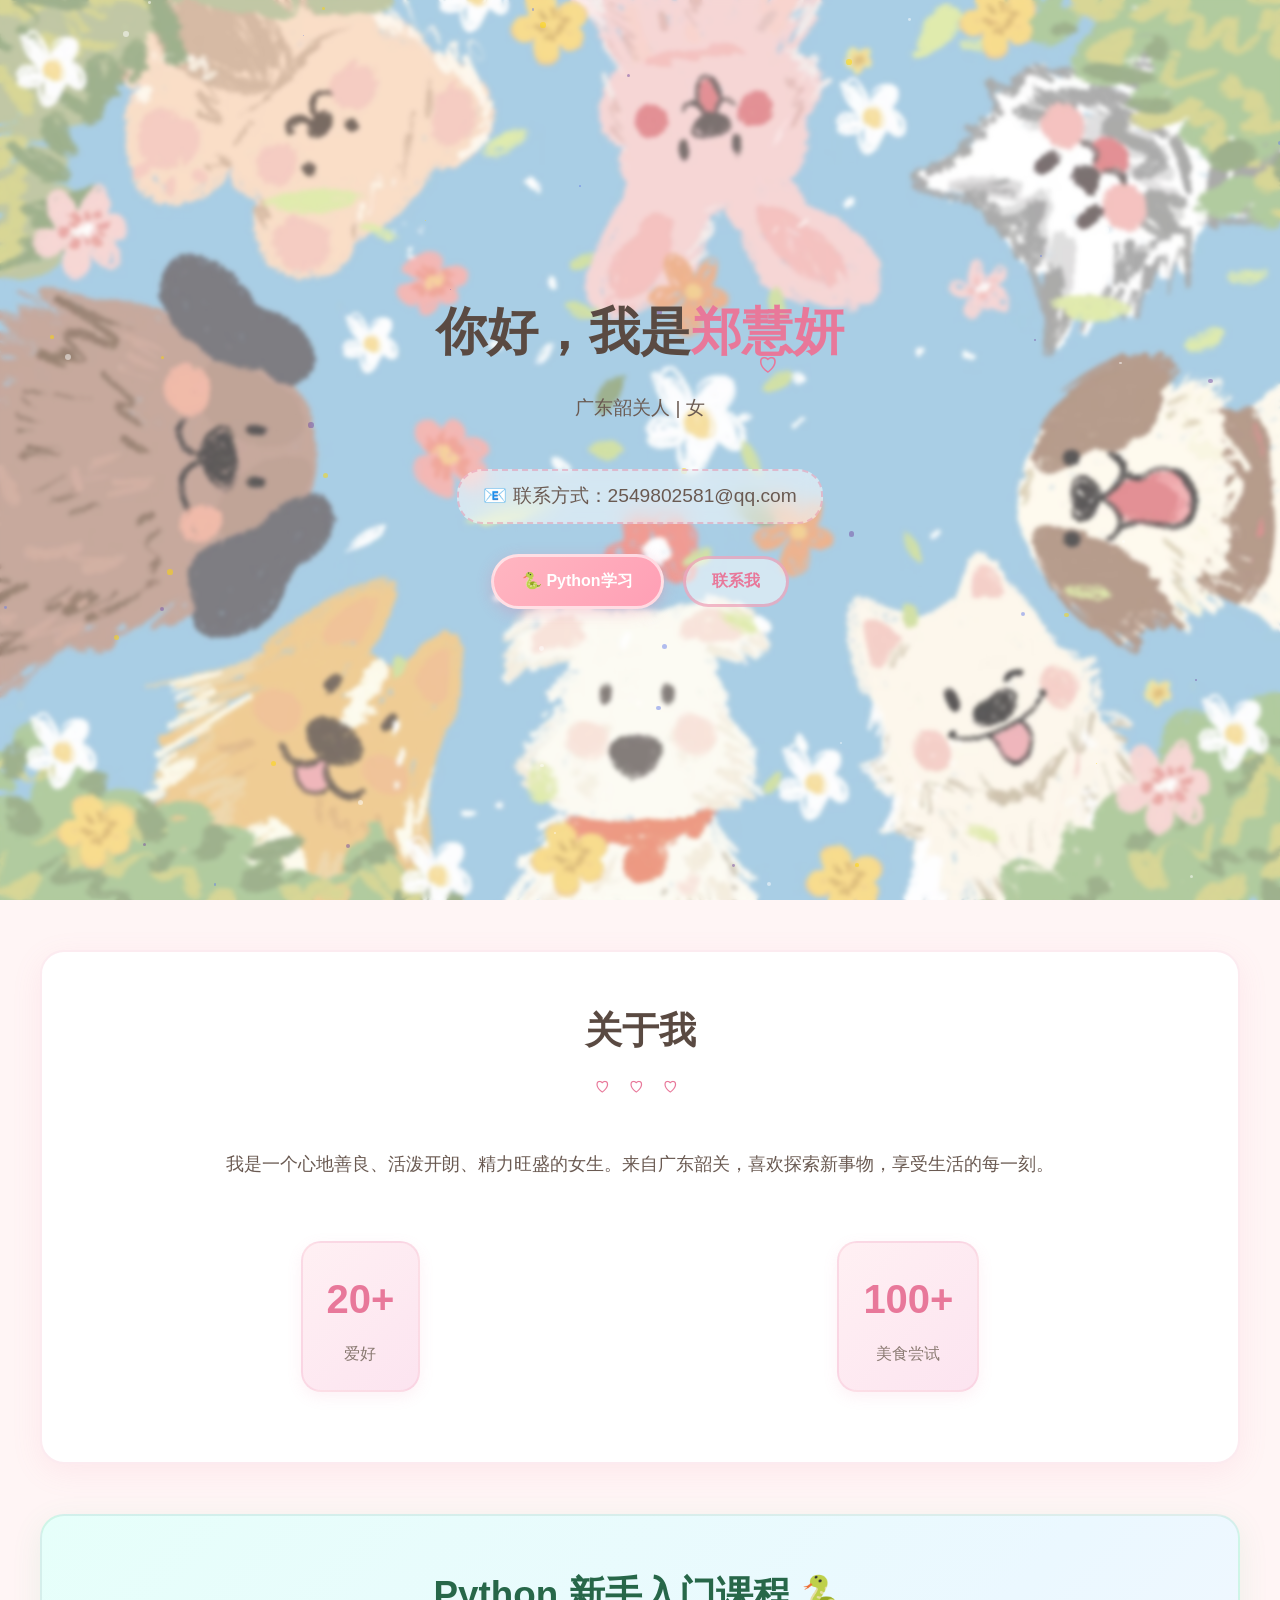
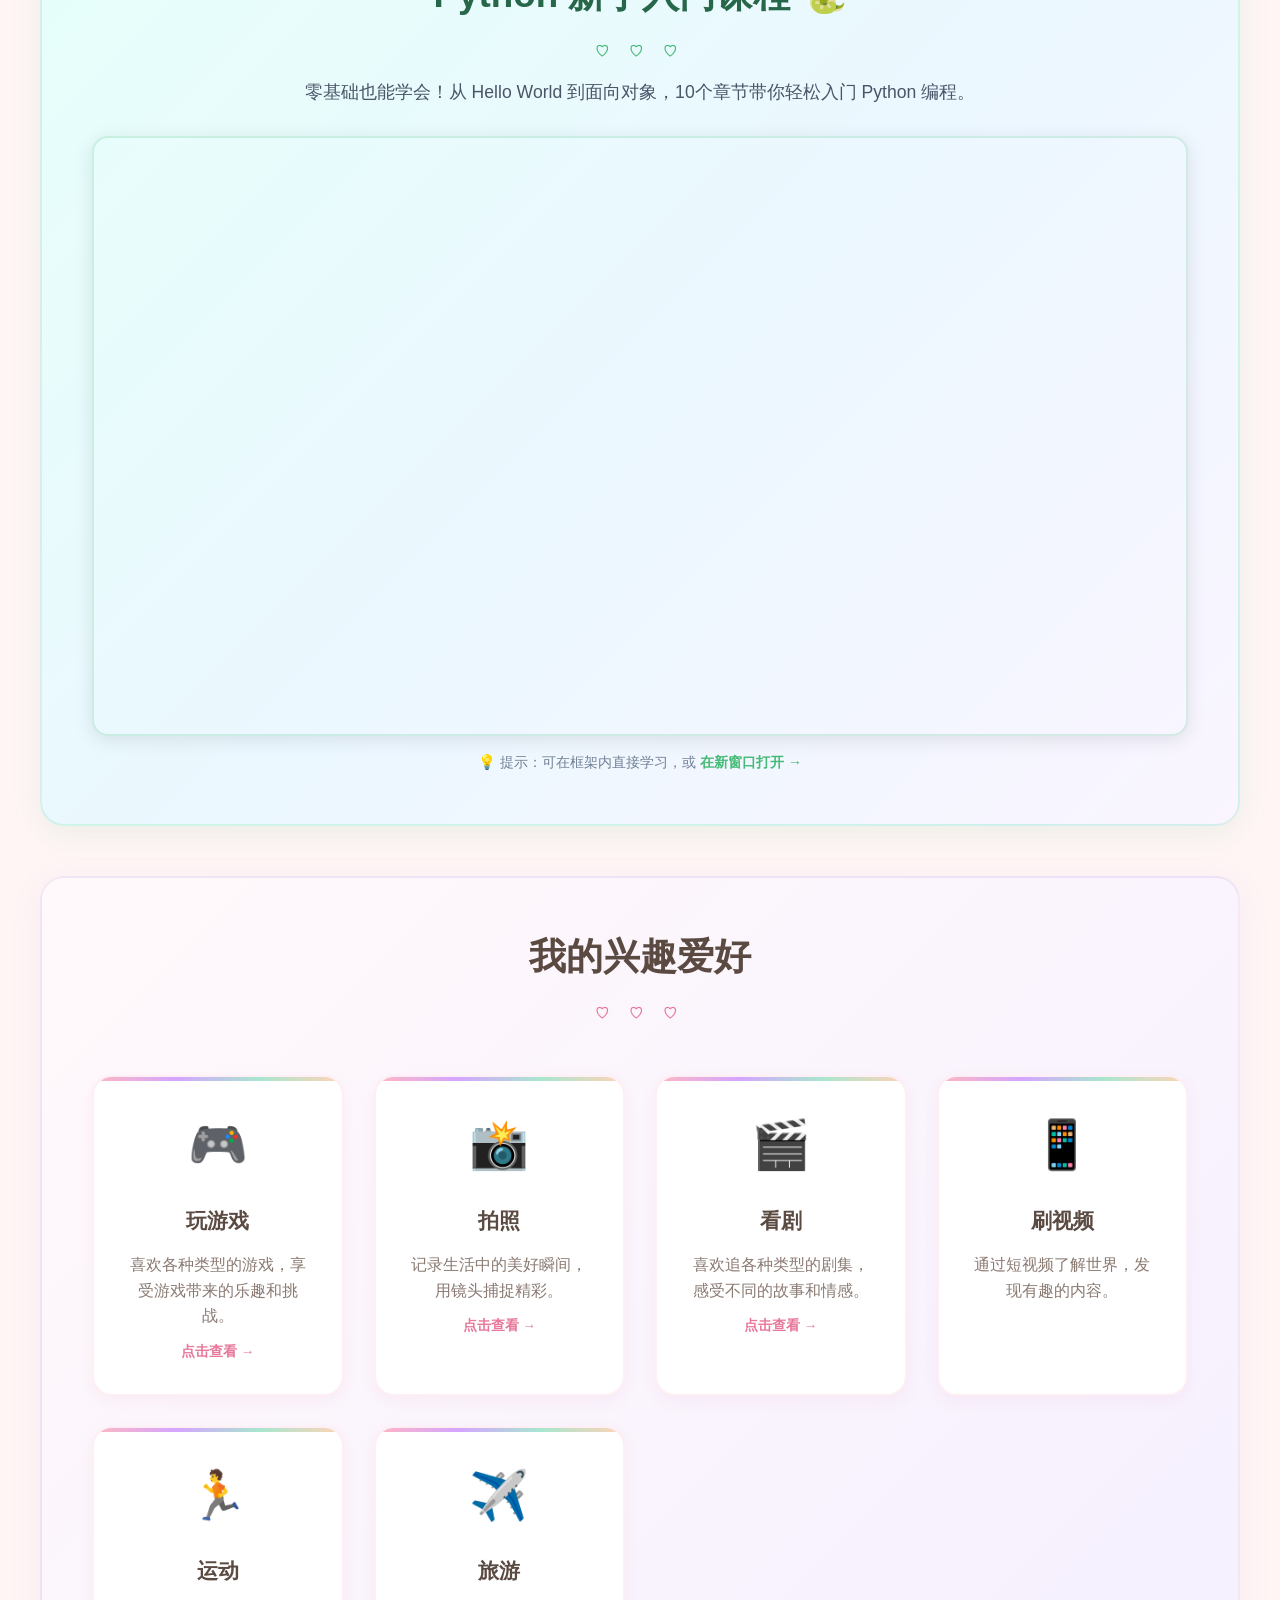
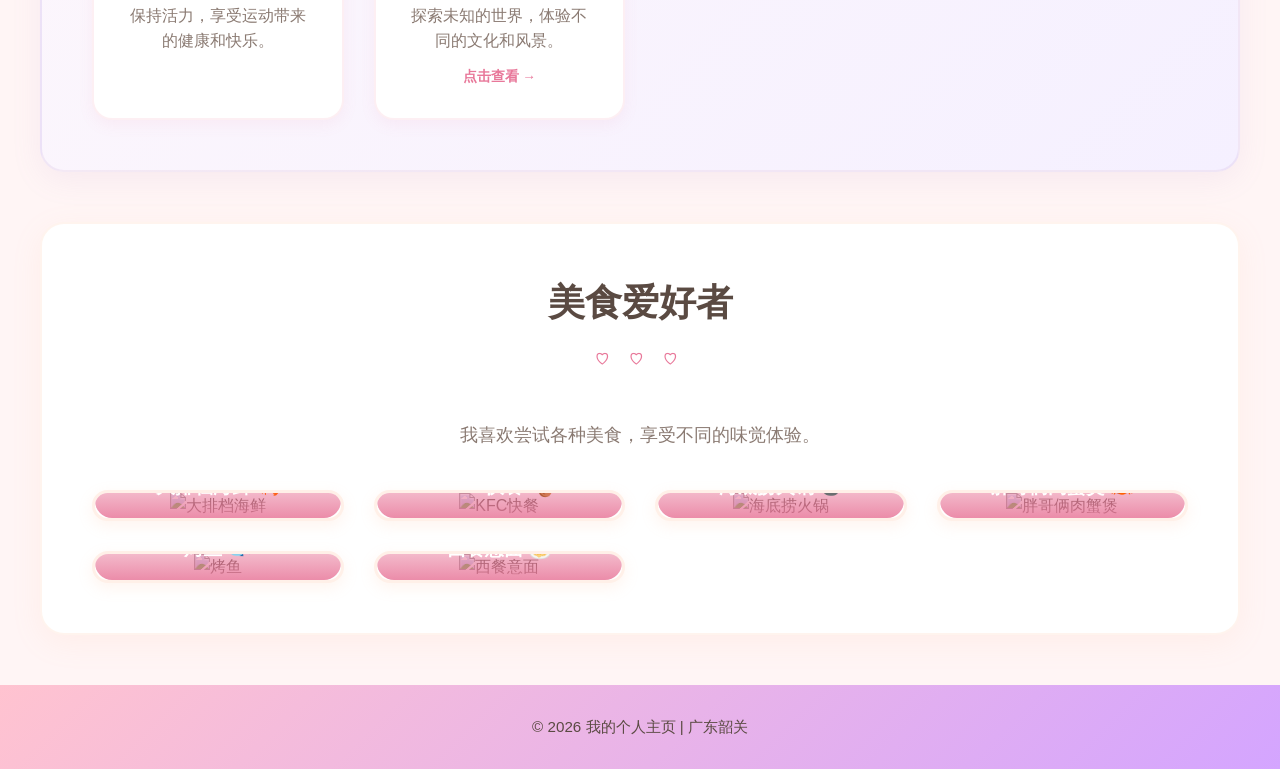
==== index.html @ 9e2579d0 "Python课程iframe改为指向学习页面(/learn)" ====
<!DOCTYPE html>
<html lang="zh-CN">
<head>
    <meta charset="UTF-8">
    <meta name="viewport" content="width=device-width, initial-scale=1.0">
    <title>我的个人主页</title>
    <link rel="stylesheet" href="style.css">
</head>
<body>
    <header class="hero-section">
        <div class="hero-content">
            <h1>你好，我是<span class="name">郑慧妍</span></h1>
            <p>广东韶关人 | 女</p>
            <p class="contact-info">📧 联系方式：2549802581@qq.com</p>
            <div class="hero-buttons">
                <button class="btn-primary" onclick="location.href='python.html'">🐍 Python学习</button>
                <button class="btn-secondary" onclick="alert('加你了，拒绝一下 😜')">联系我</button>
            </div>
        </div>
    </header>

    <section class="about-section">
        <h2>关于我</h2>
        <div class="about-content">
            <p>我是一个心地善良、活泼开朗、精力旺盛的女生。来自广东韶关，喜欢探索新事物，享受生活的每一刻。</p>
            <div class="personal-stats">
                <div class="stat-item">
                    <span class="stat-number">20+</span>
                    <span class="stat-label">爱好</span>
                </div>
                <div class="stat-item">
                    <span class="stat-number">100+</span>
                    <span class="stat-label">美食尝试</span>
                </div>
            </div>
        </div>
    </section>

    <section class="python-course-section">
        <h2>Python 新手入门课程 🐍</h2>
        <p class="course-intro">零基础也能学会！从 Hello World 到面向对象，10个章节带你轻松入门 Python 编程。</p>
        <div class="course-iframe-container">
            <iframe src="https://py-learning.pages.dev/learn" class="course-iframe" title="Python学习平台" loading="lazy"></iframe>
        </div>
        <div class="iframe-tip">
            <span>💡 提示：可在框架内直接学习，或 </span>
            <a href="https://py-learning.pages.dev/learn" target="_blank" class="iframe-link">在新窗口打开 →</a>
        </div>
    </section>

    <section class="hobbies-section">
        <h2>我的兴趣爱好</h2>
        <div class="hobbies-grid">
            <div class="hobby-card" onclick="location.href='game.html'" style="cursor:pointer">
                <div class="hobby-icon">🎮</div>
                <h3>玩游戏</h3>
                <p>喜欢各种类型的游戏，享受游戏带来的乐趣和挑战。</p>
                <span class="card-link">点击查看 →</span>
            </div>
            <div class="hobby-card" onclick="location.href='photo.html'" style="cursor:pointer">
                <div class="hobby-icon">📸</div>
                <h3>拍照</h3>
                <p>记录生活中的美好瞬间，用镜头捕捉精彩。</p>
                <span class="card-link">点击查看 →</span>
            </div>
            <div class="hobby-card" onclick="location.href='drama.html'" style="cursor:pointer">
                <div class="hobby-icon">🎬</div>
                <h3>看剧</h3>
                <p>喜欢追各种类型的剧集，感受不同的故事和情感。</p>
                <span class="card-link">点击查看 →</span>
            </div>
            <div class="hobby-card">
                <div class="hobby-icon">📱</div>
                <h3>刷视频</h3>
                <p>通过短视频了解世界，发现有趣的内容。</p>
            </div>
            <div class="hobby-card">
                <div class="hobby-icon">🏃</div>
                <h3>运动</h3>
                <p>保持活力，享受运动带来的健康和快乐。</p>
            </div>
            <div class="hobby-card" onclick="location.href='travel.html'" style="cursor:pointer">
                <div class="hobby-icon">✈️</div>
                <h3>旅游</h3>
                <p>探索未知的世界，体验不同的文化和风景。</p>
                <span class="card-link">点击查看 →</span>
            </div>
        </div>
    </section>

    <section class="food-section">
        <h2>美食爱好者</h2>
        <p>我喜欢尝试各种美食，享受不同的味觉体验。</p>
        <div class="food-grid">
            <div class="food-item">
                <img src="images/seafood.jpg" alt="大排档海鲜">
                <h3>大排档海鲜 🦐</h3>
            </div>
            <div class="food-item">
                <img src="images/kfc.jpg" alt="KFC快餐">
                <h3>KFC快餐 🍗</h3>
            </div>
            <div class="food-item">
                <img src="images/hotpot.jpg" alt="海底捞火锅">
                <h3>海底捞火锅 🍲</h3>
            </div>
            <div class="food-item">
                <img src="images/panggelia.jpg" alt="胖哥俩肉蟹煲">
                <h3>胖哥俩肉蟹煲 🦀</h3>
            </div>
            <div class="food-item">
                <img src="images/grilledfish.jpg" alt="烤鱼">
                <h3>烤鱼 🐟</h3>
            </div>
            <div class="food-item">
                <img src="images/pasta.jpg" alt="西餐意面">
                <h3>西餐意面 🍝</h3>
            </div>
        </div>
    </section>

    <footer class="footer">
        <p>© 2026 我的个人主页 | 广东韶关</p>
    </footer>

    <script src="script.js"></script>
</body>
</html>
---- style.css ----
* {
    margin: 0;
    padding: 0;
    box-sizing: border-box;
}

body {
    font-family: 'Segoe UI', 'PingFang SC', 'Microsoft YaHei', sans-serif;
    line-height: 1.6;
    color: #5a4a42;
    background-color: #fff5f5;
    overflow-x: hidden;
}

/* ===== 可爱风 Hero 区域 ===== */
.hero-section {
    height: 100vh;
    background: url('images/hero-bg.jpg') center center / cover no-repeat;
    display: flex;
    align-items: center;
    justify-content: center;
    text-align: center;
    color: #5a4a42;
    position: relative;
    overflow: hidden;
}

/* 半透明遮罩让文字更清晰 */
.hero-section::before {
    content: '';
    position: absolute;
    top: 0;
    left: 0;
    width: 100%;
    height: 100%;
    background: rgba(255, 255, 255, 0.35);
    backdrop-filter: blur(2px);
    z-index: 1;
}

.hero-content {
    position: relative;
    z-index: 2;
    max-width: 800px;
    padding: 0 20px;
}

.hero-content h1 {
    font-size: 3.2rem;
    margin-bottom: 20px;
    animation: fadeInUp 1s ease-out;
    color: #5a4a42;
}

.hero-content .name {
    color: #e8789a;
    display: inline-block;
    position: relative;
}

/* 名字下方的可爱波浪线 */
.hero-content .name::after {
    content: '♡';
    position: absolute;
    bottom: -8px;
    left: 50%;
    transform: translateX(-50%);
    font-size: 1.2rem;
    color: #e8789a;
    animation: heartBeat 1.5s ease-in-out infinite;
}

@keyframes heartBeat {
    0%, 100% { transform: translateX(-50%) scale(1); }
    50% { transform: translateX(-50%) scale(1.3); }
}

.contact-info {
    font-size: 1rem;
    margin-top: 15px;
    padding: 10px 24px;
    background: rgba(255, 255, 255, 0.5);
    border-radius: 25px;
    display: inline-block;
    backdrop-filter: blur(10px);
    border: 2px dashed rgba(232, 120, 154, 0.4);
    animation: fadeInUp 1s ease-out 0.3s both;
    color: #7a6a62;
}

.hero-content p {
    font-size: 1.2rem;
    margin-bottom: 30px;
    animation: fadeInUp 1s ease-out 0.2s both;
    color: #6a5a52;
}

.hero-buttons {
    animation: fadeInUp 1s ease-out 0.4s both;
}

.btn-primary {
    background: linear-gradient(135deg, #ffb6c1 0%, #ff9fb5 100%);
    color: white;
    border: 3px solid rgba(255, 255, 255, 0.6);
    padding: 14px 28px;
    border-radius: 50px;
    font-size: 1rem;
    font-weight: bold;
    cursor: pointer;
    margin-right: 15px;
    box-shadow: 0 4px 15px rgba(232, 120, 154, 0.3);
    transition: all 0.3s ease;
}

.btn-primary:hover {
    transform: translateY(-3px) scale(1.05);
    box-shadow: 0 8px 25px rgba(232, 120, 154, 0.4);
}

.btn-secondary {
    background: rgba(255, 255, 255, 0.5);
    color: #e8789a;
    border: 3px solid rgba(232, 120, 154, 0.5);
    padding: 12px 26px;
    border-radius: 50px;
    font-size: 1rem;
    font-weight: bold;
    cursor: pointer;
    transition: all 0.3s ease;
    backdrop-filter: blur(5px);
}

.btn-secondary:hover {
    background: white;
    color: #e8789a;
    transform: translateY(-3px) scale(1.05);
    box-shadow: 0 6px 20px rgba(232, 120, 154, 0.25);
}

/* ===== 通用 section 样式 ===== */
section {
    padding: 100px 20px;
    max-width: 1200px;
    margin: 0 auto;
}

section h2 {
    font-size: 2.3rem;
    text-align: center;
    margin-bottom: 50px;
    color: #5a4a42;
    position: relative;
}

section h2::after {
    content: '♡ ♡ ♡';
    display: block;
    letter-spacing: 8px;
    color: #e8789a;
    margin: 15px auto;
    font-size: 0.9rem;
}

/* ===== Python 新手入门课程 ===== */
.python-course-section {
    background: linear-gradient(135deg, #e6fffa 0%, #ebf8ff 50%, #faf5ff 100%);
    margin: 50px auto;
    border-radius: 24px;
    padding: 50px;
    box-shadow: 0 8px 30px rgba(72, 187, 120, 0.1);
    border: 2px solid rgba(72, 187, 120, 0.15);
    text-align: center;
}

.python-course-section h2 {
    color: #276749;
    margin-bottom: 15px;
}

.python-course-section h2::after {
    content: '♡ ♡ ♡';
    color: #48bb78;
}

.course-intro {
    font-size: 1.1rem;
    color: #4a5568;
    margin-bottom: 30px;
}

/* iframe 容器 */
.course-iframe-container {
    position: relative;
    width: 100%;
    height: 600px;
    border-radius: 16px;
    overflow: hidden;
    box-shadow: 0 4px 20px rgba(0, 0, 0, 0.1);
    margin-bottom: 15px;
    border: 2px solid rgba(72, 187, 120, 0.2);
}

.course-iframe {
    width: 100%;
    height: 100%;
    border: none;
}

.iframe-tip {
    font-size: 0.9rem;
    color: #718096;
}

.iframe-link {
    color: #48bb78;
    font-weight: 600;
    text-decoration: none;
}

.iframe-link:hover {
    text-decoration: underline;
}

/* ===== 关于我部分 ===== */
.about-section {
    background: white;
    border-radius: 24px;
    box-shadow: 0 8px 30px rgba(232, 120, 154, 0.1);
    margin: 50px auto;
    padding: 50px;
    border: 2px solid rgba(232, 120, 154, 0.15);
}

.about-content p {
    font-size: 1.1rem;
    line-height: 1.8;
    margin-bottom: 30px;
    text-align: center;
    color: #6a5a52;
}

.personal-stats {
    display: flex;
    justify-content: space-around;
    margin-top: 40px;
    flex-wrap: wrap;
}

.stat-item {
    text-align: center;
    margin: 20px;
    padding: 24px;
    background: linear-gradient(135deg, #fff0f3 0%, #fce4f0 100%);
    border-radius: 20px;
    box-shadow: 0 5px 15px rgba(232, 120, 154, 0.1);
    transition: all 0.3s ease;
    border: 2px solid rgba(232, 120, 154, 0.15);
}

.stat-item:hover {
    transform: translateY(-10px) rotate(2deg);
    box-shadow: 0 12px 30px rgba(232, 120, 154, 0.2);
}

.stat-number {
    display: block;
    font-size: 2.5rem;
    font-weight: bold;
    color: #e8789a;
    margin-bottom: 10px;
}

.stat-label {
    font-size: 1rem;
    color: #8a7a72;
}

/* ===== 兴趣爱好部分 ===== */
.hobbies-section {
    background: linear-gradient(135deg, #fff9fb 0%, #f5f0ff 100%);
    margin: 50px auto;
    border-radius: 24px;
    padding: 50px;
    box-shadow: 0 8px 30px rgba(180, 140, 200, 0.1);
    border: 2px solid rgba(180, 140, 200, 0.15);
}

.hobbies-grid {
    display: grid;
    grid-template-columns: repeat(auto-fit, minmax(250px, 1fr));
    gap: 30px;
    margin-top: 40px;
}

.hobby-card {
    background: white;
    padding: 30px;
    border-radius: 20px;
    box-shadow: 0 5px 15px rgba(232, 120, 154, 0.08);
    text-align: center;
    transition: all 0.3s ease;
    border: 2px solid rgba(232, 120, 154, 0.12);
    position: relative;
    overflow: hidden;
}

.hobby-card::before {
    content: '';
    position: absolute;
    top: 0;
    left: 0;
    right: 0;
    height: 4px;
    background: linear-gradient(90deg, #ffb6c1, #d4a5ff, #a8e6cf, #ffd3b6);
    border-radius: 20px 20px 0 0;
}

.hobby-card:hover {
    transform: translateY(-10px) rotate(1deg);
    box-shadow: 0 15px 35px rgba(232, 120, 154, 0.18);
}

.hobby-icon {
    font-size: 3rem;
    margin-bottom: 20px;
    display: inline-block;
    transition: transform 0.3s ease;
}

.hobby-card:hover .hobby-icon {
    transform: scale(1.2) rotate(10deg);
}

.hobby-card h3 {
    font-size: 1.3rem;
    margin-bottom: 15px;
    color: #5a4a42;
}

.hobby-card p {
    color: #8a7a72;
    line-height: 1.6;
}

.card-link {
    display: inline-block;
    margin-top: 12px;
    font-size: 0.85rem;
    color: #e8789a;
    font-weight: 600;
    transition: color 0.2s;
}

.hobby-card:hover .card-link {
    color: #d06080;
}

/* ===== 追剧清单部分 ===== */
.drama-section {
    background: linear-gradient(135deg, #f5f0ff 0%, #fff0f5 100%);
    margin: 50px auto;
    border-radius: 24px;
    padding: 50px;
    box-shadow: 0 8px 30px rgba(180, 140, 200, 0.1);
    border: 2px solid rgba(180, 140, 200, 0.15);
}

.drama-section p {
    font-size: 1.1rem;
    margin-bottom: 40px;
    color: #8a7a72;
    text-align: center;
}

.drama-grid {
    display: grid;
    grid-template-columns: repeat(auto-fit, minmax(280px, 1fr));
    gap: 30px;
}

.drama-item {
    position: relative;
    border-radius: 20px;
    overflow: hidden;
    box-shadow: 0 5px 15px rgba(180, 140, 200, 0.15);
    transition: all 0.3s ease;
    border: 3px solid rgba(180, 140, 200, 0.2);
}

.drama-item:hover {
    transform: translateY(-10px) scale(1.02);
    box-shadow: 0 15px 35px rgba(180, 140, 200, 0.25);
}

.drama-item img {
    width: 100%;
    height: 220px;
    object-fit: cover;
    transition: transform 0.3s ease;
}

.drama-item:hover img {
    transform: scale(1.1);
}

.drama-info {
    background: linear-gradient(transparent, rgba(120, 80, 160, 0.85));
    position: absolute;
    bottom: 0;
    left: 0;
    right: 0;
    padding: 30px 16px 16px;
    color: white;
}

.drama-info h3 {
    font-size: 1.15rem;
    margin-bottom: 6px;
}

.drama-tag {
    display: inline-block;
    background: rgba(255, 255, 255, 0.25);
    padding: 3px 12px;
    border-radius: 12px;
    font-size: 0.8rem;
    backdrop-filter: blur(5px);
}

/* ===== 美食爱好者部分 ===== */
.food-section {
    background: white;
    margin: 50px auto;
    border-radius: 24px;
    padding: 50px;
    box-shadow: 0 8px 30px rgba(255, 179, 139, 0.1);
    border: 2px solid rgba(255, 179, 139, 0.15);
    text-align: center;
}

.food-section p {
    font-size: 1.1rem;
    margin-bottom: 40px;
    color: #8a7a72;
}

.food-grid {
    display: grid;
    grid-template-columns: repeat(auto-fit, minmax(250px, 1fr));
    gap: 30px;
}

.food-item {
    position: relative;
    border-radius: 20px;
    overflow: hidden;
    box-shadow: 0 5px 15px rgba(255, 179, 139, 0.15);
    transition: all 0.3s ease;
    border: 3px solid rgba(255, 179, 139, 0.2);
}

.food-item:hover {
    transform: translateY(-10px) scale(1.02);
    box-shadow: 0 15px 35px rgba(255, 179, 139, 0.25);
}

.food-item img {
    width: 100%;
    height: 200px;
    object-fit: cover;
    transition: transform 0.3s ease;
}

.food-item:hover img {
    transform: scale(1.1);
}

.food-item h3 {
    position: absolute;
    bottom: 0;
    left: 0;
    width: 100%;
    background: linear-gradient(transparent, rgba(232, 120, 154, 0.85));
    color: white;
    padding: 20px 15px 15px;
    margin: 0;
    font-size: 1.2rem;
    border-radius: 0 0 17px 17px;
}

/* ===== 页脚 ===== */
.footer {
    background: linear-gradient(135deg, #ffc3d0 0%, #d4a5ff 100%);
    color: #5a4a42;
    text-align: center;
    padding: 30px;
    margin-top: 50px;
    font-size: 0.95rem;
}

/* ===== 动画效果 ===== */
@keyframes fadeInUp {
    from {
        opacity: 0;
        transform: translateY(30px);
    }
    to {
        opacity: 1;
        transform: translateY(0);
    }
}

/* ===== 响应式设计 ===== */
@media (max-width: 768px) {
    .hero-content h1 {
        font-size: 2.5rem;
    }

    section {
        padding: 50px 20px;
    }

    .about-section,
    .hobbies-section,
    .food-section {
        padding: 30px;
    }

    .personal-stats {
        flex-direction: column;
        align-items: center;
    }

    .stat-item {
        width: 80%;
        max-width: 300px;
    }

    .hero-buttons {
        display: flex;
        flex-direction: column;
        align-items: center;
    }

    .btn-primary {
        margin-right: 0;
        margin-bottom: 15px;
        width: 220px;
    }

    .btn-secondary {
        width: 220px;
    }
}

@media (max-width: 480px) {
    .hero-content h1 {
        font-size: 2rem;
    }

    section h2 {
        font-size: 1.8rem;
    }

    .hobbies-grid,
    .food-grid {
        grid-template-columns: 1fr;
    }
}
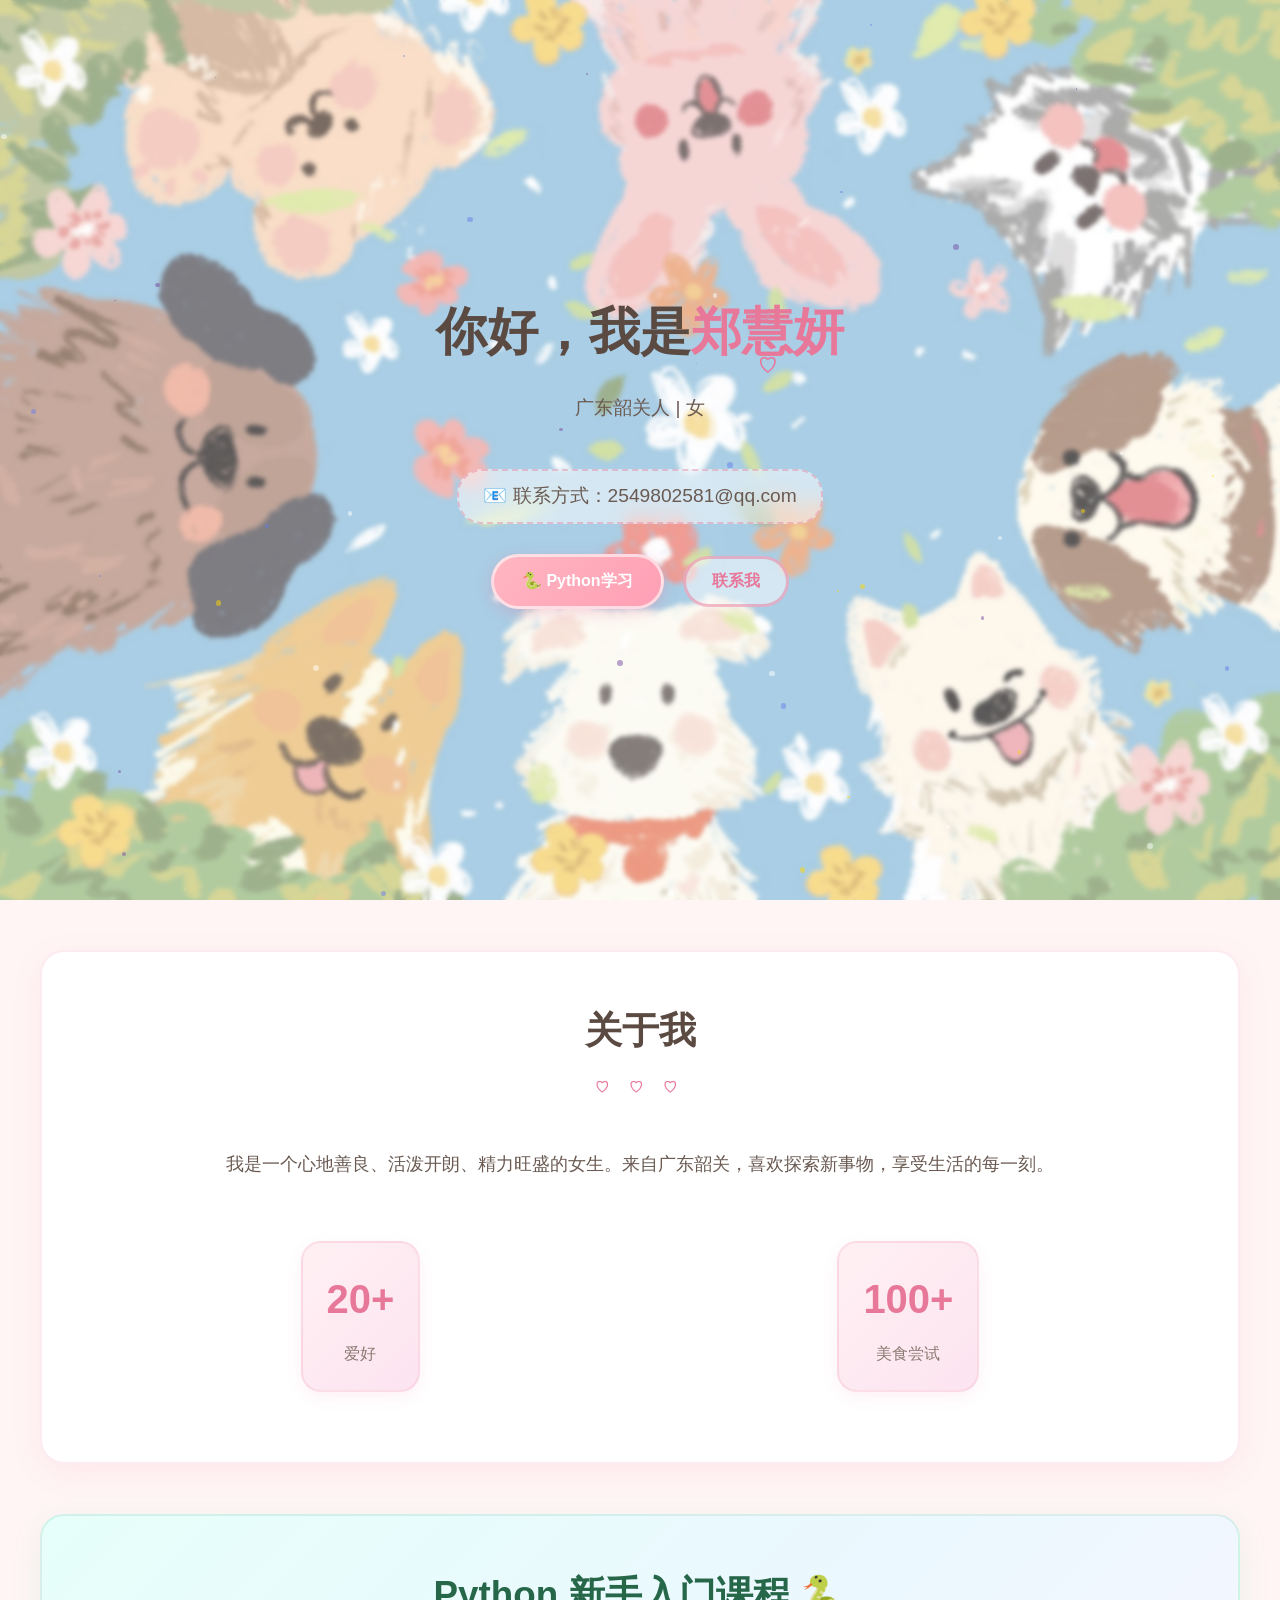
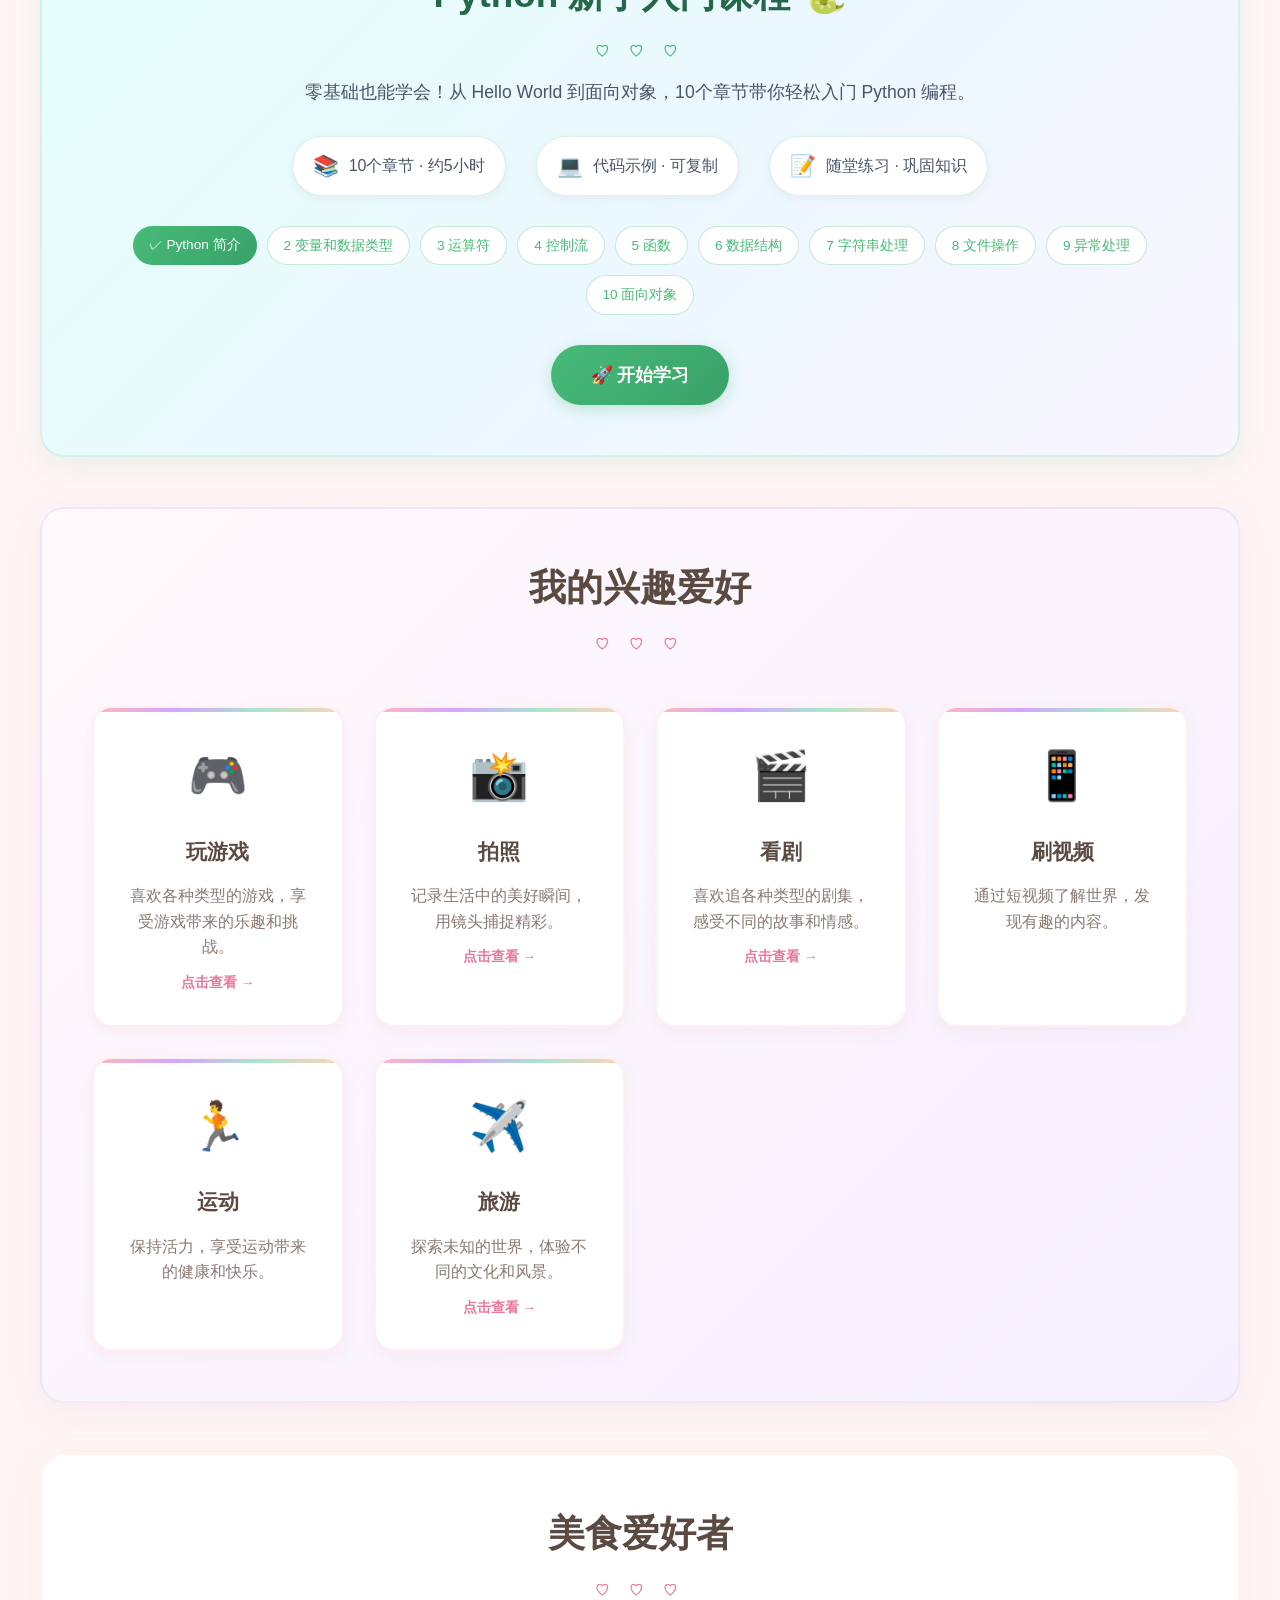
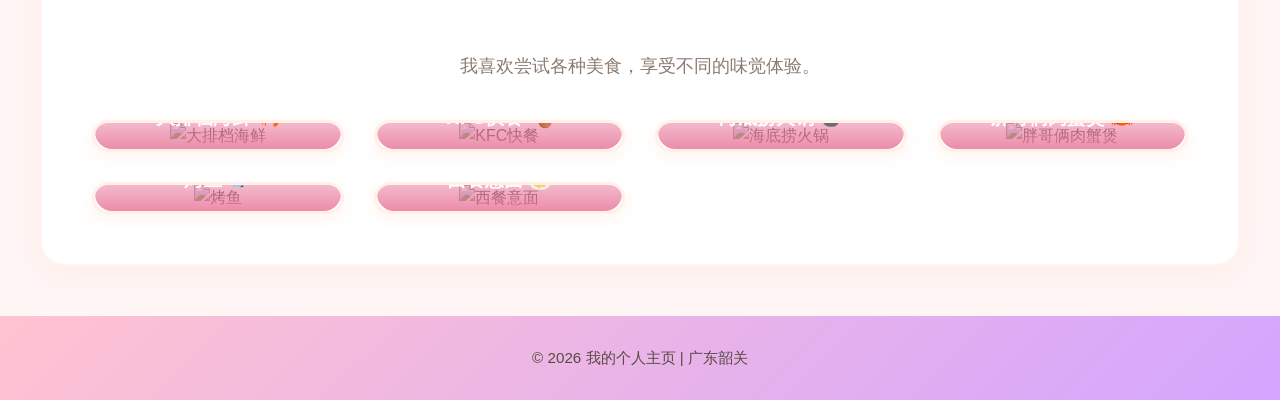
==== commit 5d7470ea: "创建独立Python学习页面，将课程内容直接搬到网站内" ====
--- a/index.html
+++ b/index.html
@@ -39,13 +39,33 @@
     <section class="python-course-section">
         <h2>Python 新手入门课程 🐍</h2>
         <p class="course-intro">零基础也能学会！从 Hello World 到面向对象，10个章节带你轻松入门 Python 编程。</p>
-        <div class="course-iframe-container">
-            <iframe src="https://py-learning.pages.dev/learn" class="course-iframe" title="Python学习平台" loading="lazy"></iframe>
+        <div class="course-features">
+            <div class="feature-item">
+                <span class="feature-icon">📚</span>
+                <span class="feature-text">10个章节 · 约5小时</span>
+            </div>
+            <div class="feature-item">
+                <span class="feature-icon">💻</span>
+                <span class="feature-text">代码示例 · 可复制</span>
+            </div>
+            <div class="feature-item">
+                <span class="feature-icon">📝</span>
+                <span class="feature-text">随堂练习 · 巩固知识</span>
+            </div>
         </div>
-        <div class="iframe-tip">
-            <span>💡 提示：可在框架内直接学习，或 </span>
-            <a href="https://py-learning.pages.dev/learn" target="_blank" class="iframe-link">在新窗口打开 →</a>
+        <div class="course-chapters">
+            <span class="chapter-badge active">✓ Python 简介</span>
+            <span class="chapter-badge">2 变量和数据类型</span>
+            <span class="chapter-badge">3 运算符</span>
+            <span class="chapter-badge">4 控制流</span>
+            <span class="chapter-badge">5 函数</span>
+            <span class="chapter-badge">6 数据结构</span>
+            <span class="chapter-badge">7 字符串处理</span>
+            <span class="chapter-badge">8 文件操作</span>
+            <span class="chapter-badge">9 异常处理</span>
+            <span class="chapter-badge">10 面向对象</span>
         </div>
+        <a href="py-learn.html" class="course-btn">🚀 开始学习</a>
     </section>
 
     <section class="hobbies-section">
--- a/style.css
+++ b/style.css
@@ -189,37 +189,85 @@
     margin-bottom: 30px;
 }
 
-/* iframe 容器 */
-.course-iframe-container {
-    position: relative;
-    width: 100%;
-    height: 600px;
-    border-radius: 16px;
-    overflow: hidden;
-    box-shadow: 0 4px 20px rgba(0, 0, 0, 0.1);
-    margin-bottom: 15px;
-    border: 2px solid rgba(72, 187, 120, 0.2);
-}
-
-.course-iframe {
-    width: 100%;
-    height: 100%;
+.course-features {
+    display: flex;
+    justify-content: center;
+    gap: 30px;
+    flex-wrap: wrap;
+    margin-bottom: 30px;
+}
+
+.feature-item {
+    display: flex;
+    align-items: center;
+    gap: 10px;
+    background: white;
+    padding: 12px 20px;
+    border-radius: 30px;
+    box-shadow: 0 3px 10px rgba(0, 0, 0, 0.05);
+    border: 1px solid rgba(72, 187, 120, 0.2);
+    transition: transform 0.3s ease;
+}
+
+.feature-item:hover {
+    transform: translateY(-3px);
+}
+
+.feature-icon {
+    font-size: 1.3rem;
+}
+
+.feature-text {
+    color: #4a5568;
+    font-weight: 500;
+}
+
+.course-chapters {
+    display: flex;
+    flex-wrap: wrap;
+    justify-content: center;
+    gap: 10px;
+    margin-bottom: 30px;
+}
+
+.chapter-badge {
+    background: white;
+    color: #48bb78;
+    padding: 8px 16px;
+    border-radius: 20px;
+    font-size: 0.85rem;
+    border: 1px solid rgba(72, 187, 120, 0.3);
+    transition: all 0.3s ease;
+}
+
+.chapter-badge.active {
+    background: linear-gradient(135deg, #48bb78, #38a169);
+    color: white;
     border: none;
 }
 
-.iframe-tip {
-    font-size: 0.9rem;
-    color: #718096;
-}
-
-.iframe-link {
-    color: #48bb78;
-    font-weight: 600;
+.chapter-badge:hover {
+    background: #48bb78;
+    color: white;
+    transform: scale(1.05);
+}
+
+.course-btn {
+    display: inline-block;
+    background: linear-gradient(135deg, #48bb78, #38a169);
+    color: white;
+    padding: 16px 40px;
+    border-radius: 50px;
+    font-size: 1.1rem;
+    font-weight: bold;
     text-decoration: none;
-}
-
-.iframe-link:hover {
-    text-decoration: underline;
+    box-shadow: 0 4px 15px rgba(72, 187, 120, 0.3);
+    transition: all 0.3s ease;
+}
+
+.course-btn:hover {
+    transform: translateY(-3px) scale(1.05);
+    box-shadow: 0 8px 25px rgba(72, 187, 120, 0.4);
 }
 
 /* ===== 关于我部分 ===== */
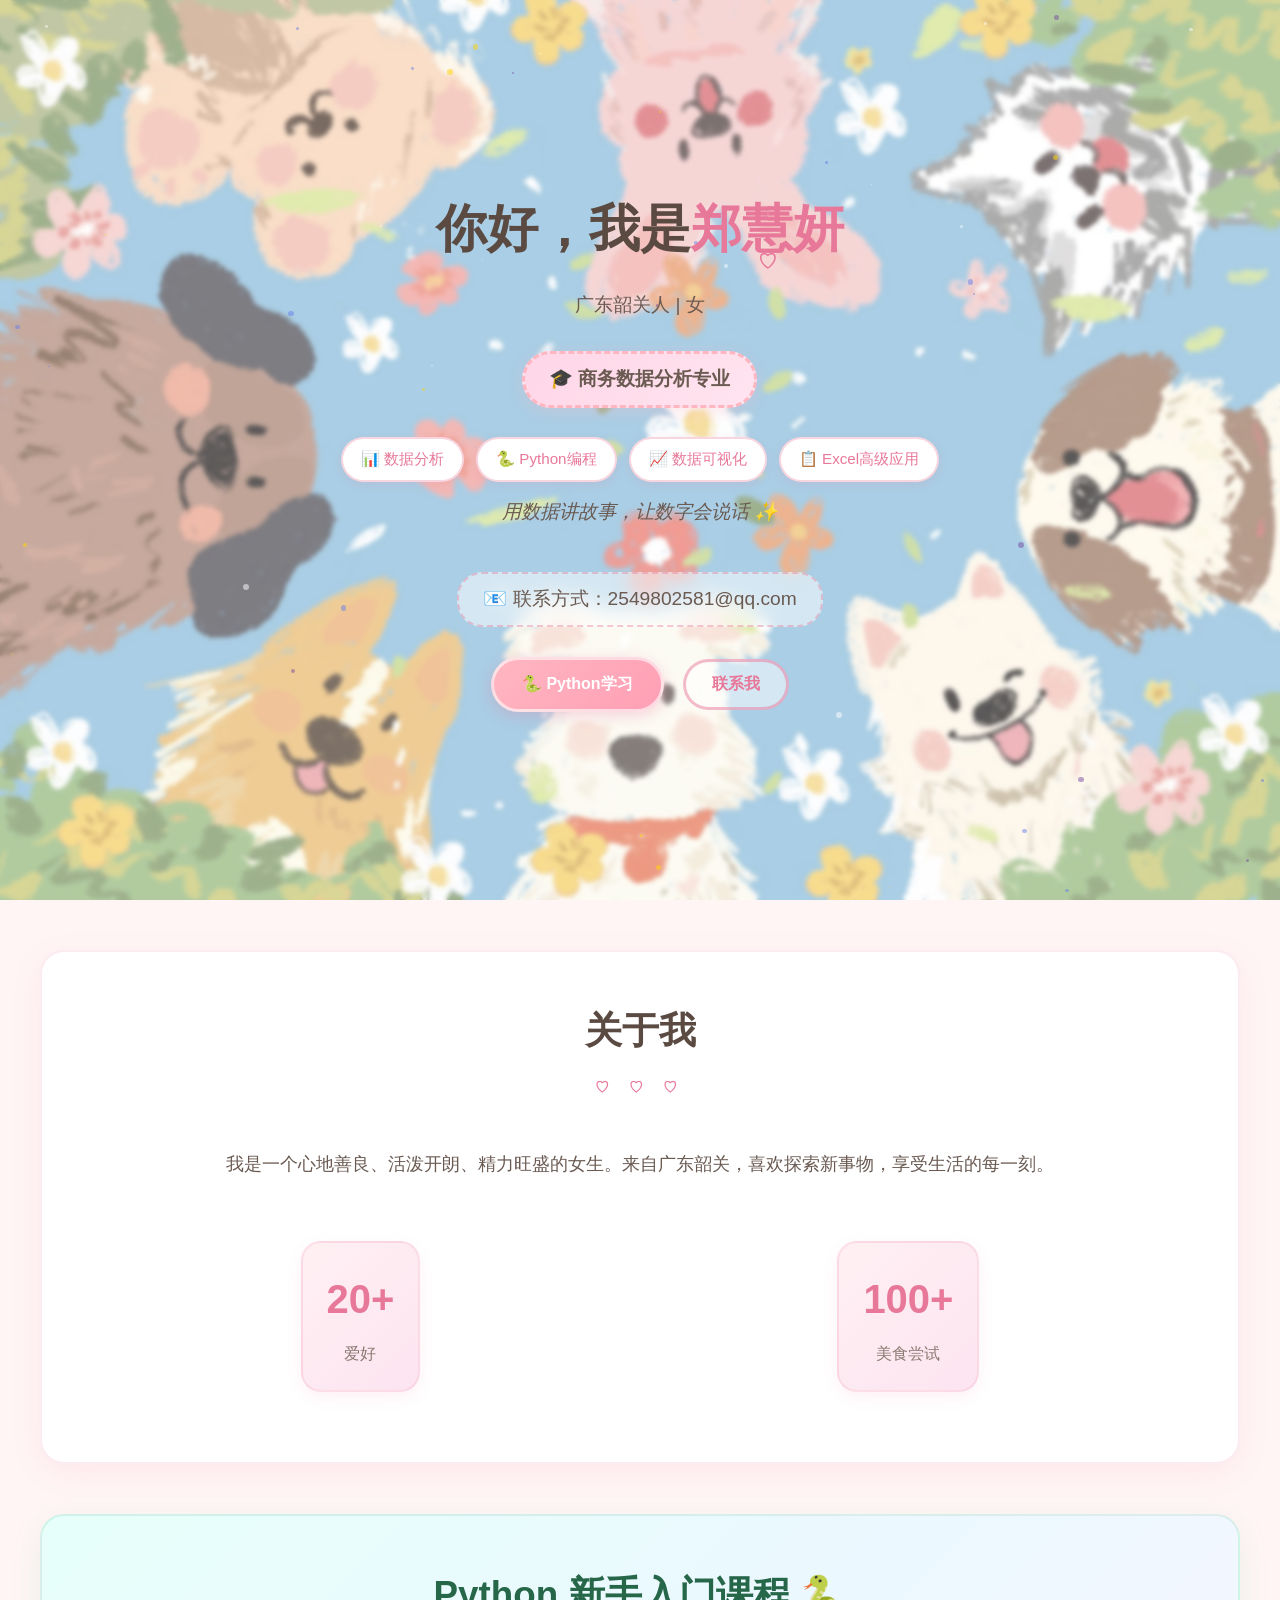
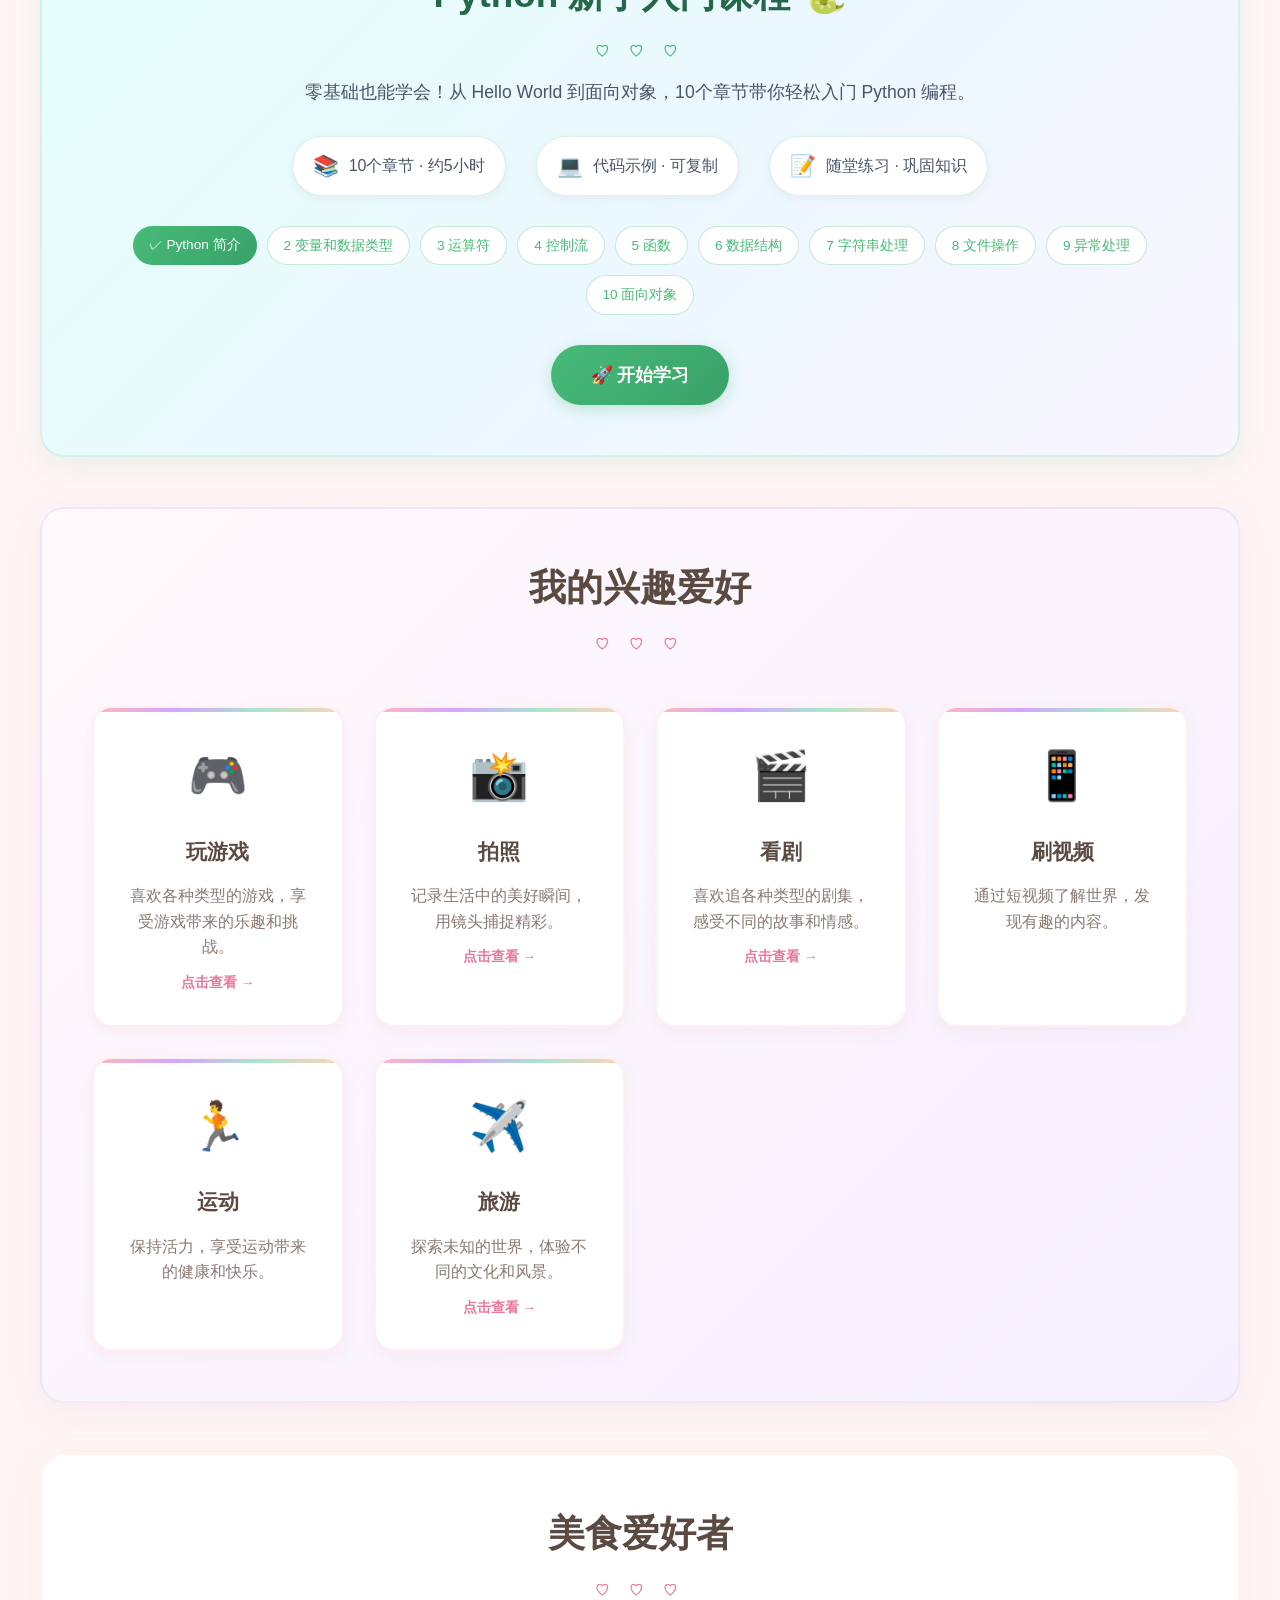
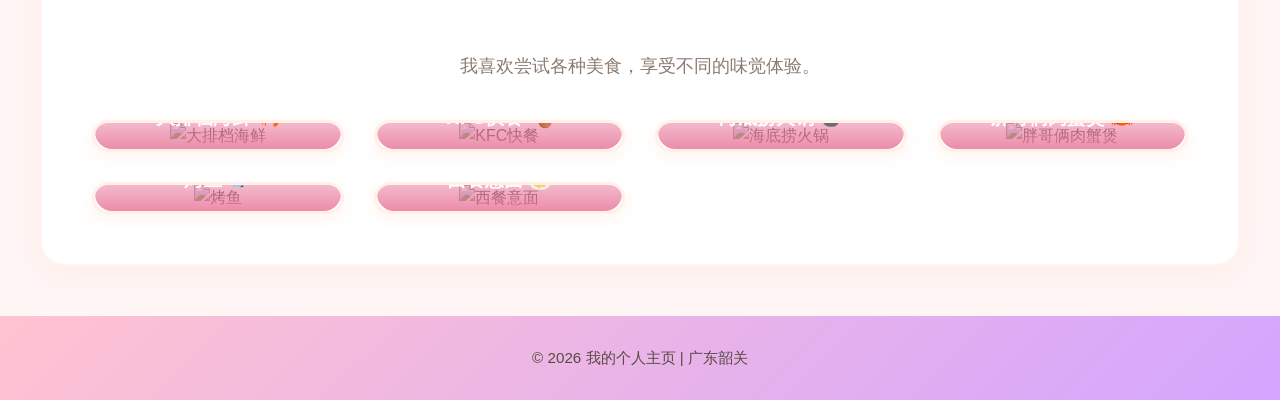
==== commit c2048242: "首页Hero区域添加专业技能介绍（商务数据分析专业，活泼可爱风格）" ====
--- a/index.html
+++ b/index.html
@@ -8,10 +8,20 @@
 </head>
 <body>
     <header class="hero-section">
-        <div class="hero-content">
-            <h1>你好，我是<span class="name">郑慧妍</span></h1>
+        <div class="hero-content">
+            <h1>你好，我是<span class="name">郑慧妍</span></h1>
             <p>广东韶关人 | 女</p>
-            <p class="contact-info">📧 联系方式：2549802581@qq.com</p>
+            <div class="skills-intro">
+                <p class="major-badge">🎓 商务数据分析专业</p>
+                <div class="skills-tags">
+                    <span class="skill-tag">📊 数据分析</span>
+                    <span class="skill-tag">🐍 Python编程</span>
+                    <span class="skill-tag">📈 数据可视化</span>
+                    <span class="skill-tag">📋 Excel高级应用</span>
+                </div>
+                <p class="skills-desc">用数据讲故事，让数字会说话 ✨</p>
+            </div>
+            <p class="contact-info">📧 联系方式：2549802581@qq.com</p>
             <div class="hero-buttons">
                 <button class="btn-primary" onclick="location.href='python.html'">🐍 Python学习</button>
                 <button class="btn-secondary" onclick="alert('加你了，拒绝一下 😜')">联系我</button>
--- a/style.css
+++ b/style.css
@@ -75,6 +75,57 @@
     50% { transform: translateX(-50%) scale(1.3); }
 }
 
+/* 专业技能介绍 - 活泼可爱风格 */
+.skills-intro {
+    margin: 20px 0;
+    animation: fadeInUp 1s ease-out 0.25s both;
+}
+
+.major-badge {
+    display: inline-block;
+    background: linear-gradient(135deg, #ffd6e7, #ffe4f0);
+    color: #d63384;
+    padding: 10px 24px;
+    border-radius: 30px;
+    font-size: 1.1rem;
+    font-weight: bold;
+    margin-bottom: 15px;
+    border: 3px dashed #ffb6c1;
+    box-shadow: 0 4px 15px rgba(255, 182, 193, 0.3);
+}
+
+.skills-tags {
+    display: flex;
+    flex-wrap: wrap;
+    justify-content: center;
+    gap: 12px;
+    margin-bottom: 15px;
+}
+
+.skill-tag {
+    background: white;
+    color: #e8789a;
+    padding: 8px 18px;
+    border-radius: 25px;
+    font-size: 0.95rem;
+    border: 2px solid rgba(232, 120, 154, 0.3);
+    box-shadow: 0 3px 10px rgba(232, 120, 154, 0.15);
+    transition: all 0.3s ease;
+}
+
+.skill-tag:hover {
+    transform: translateY(-3px) rotate(2deg);
+    box-shadow: 0 6px 20px rgba(232, 120, 154, 0.25);
+    background: linear-gradient(135deg, #ffd6e7, #ffe4f0);
+}
+
+.skills-desc {
+    font-size: 1.1rem;
+    color: #9a6a82;
+    font-style: italic;
+    margin-top: 10px;
+}
+
 .contact-info {
     font-size: 1rem;
     margin-top: 15px;
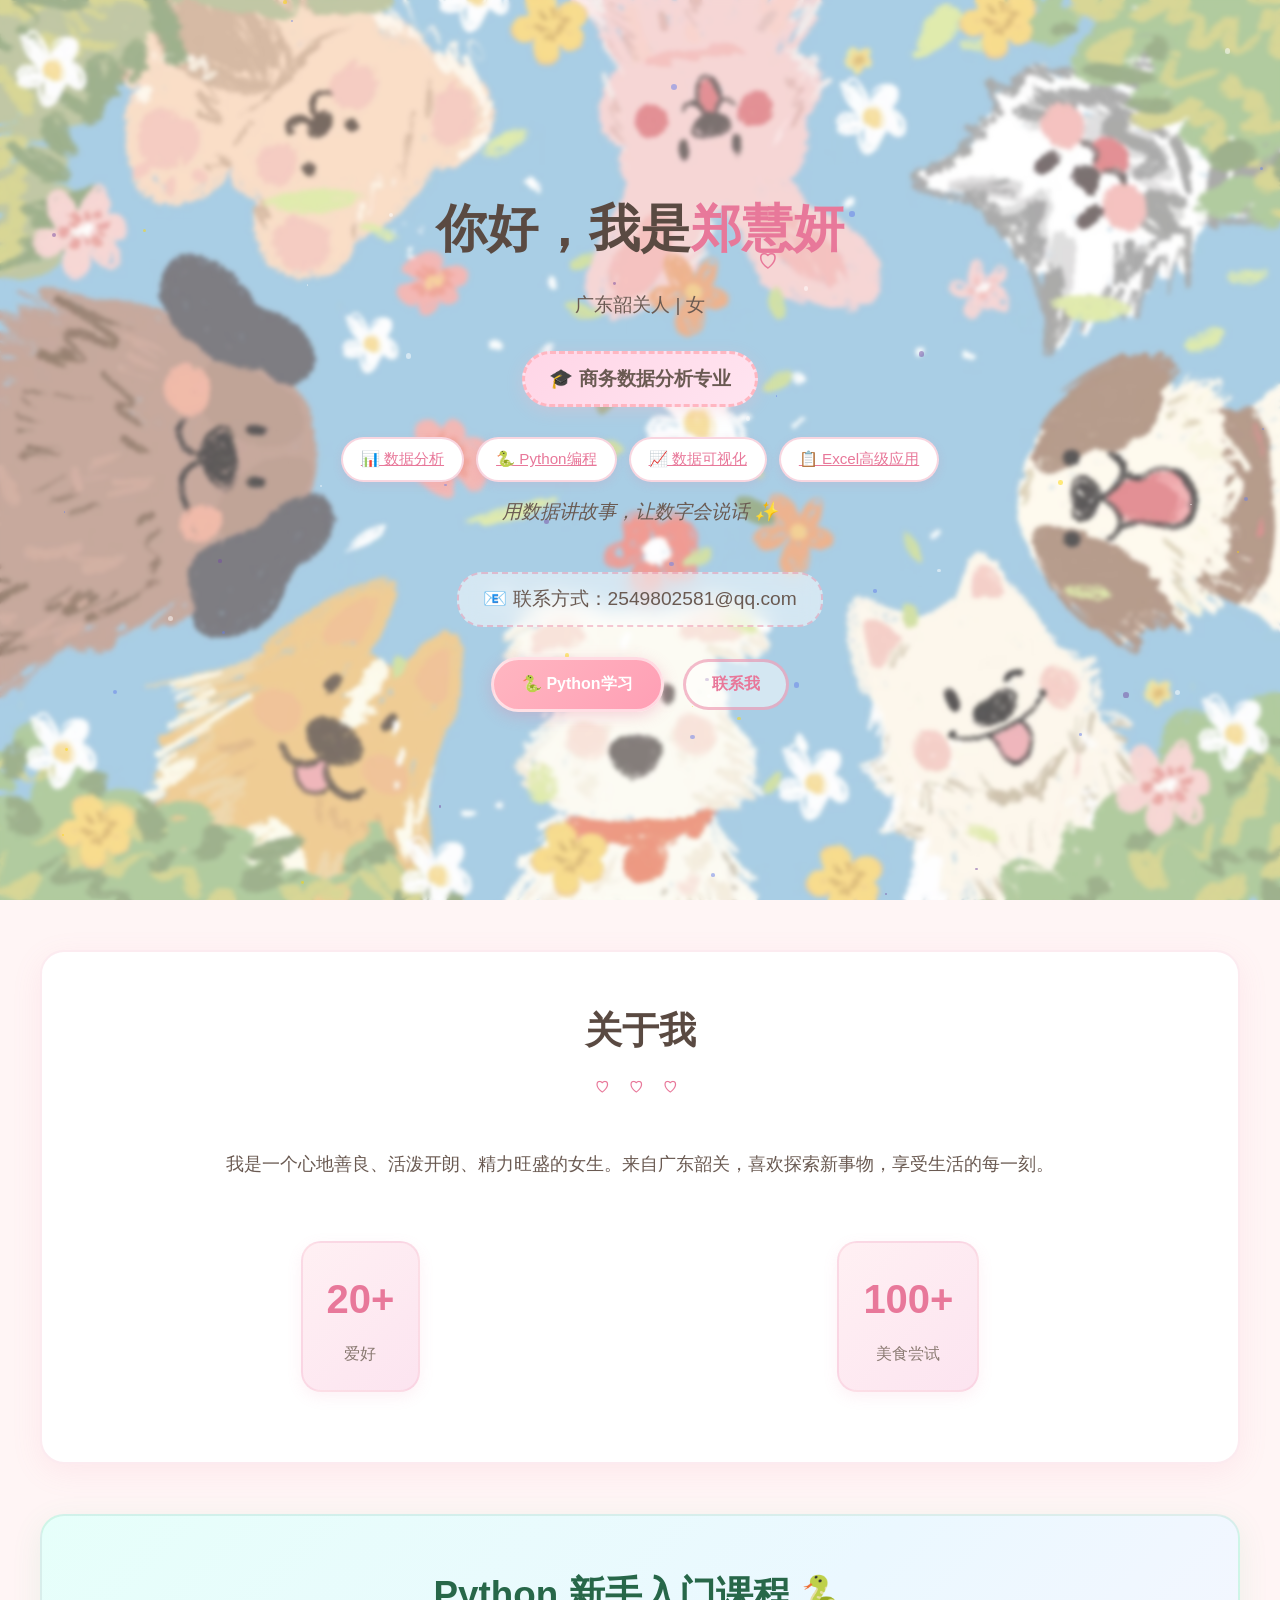
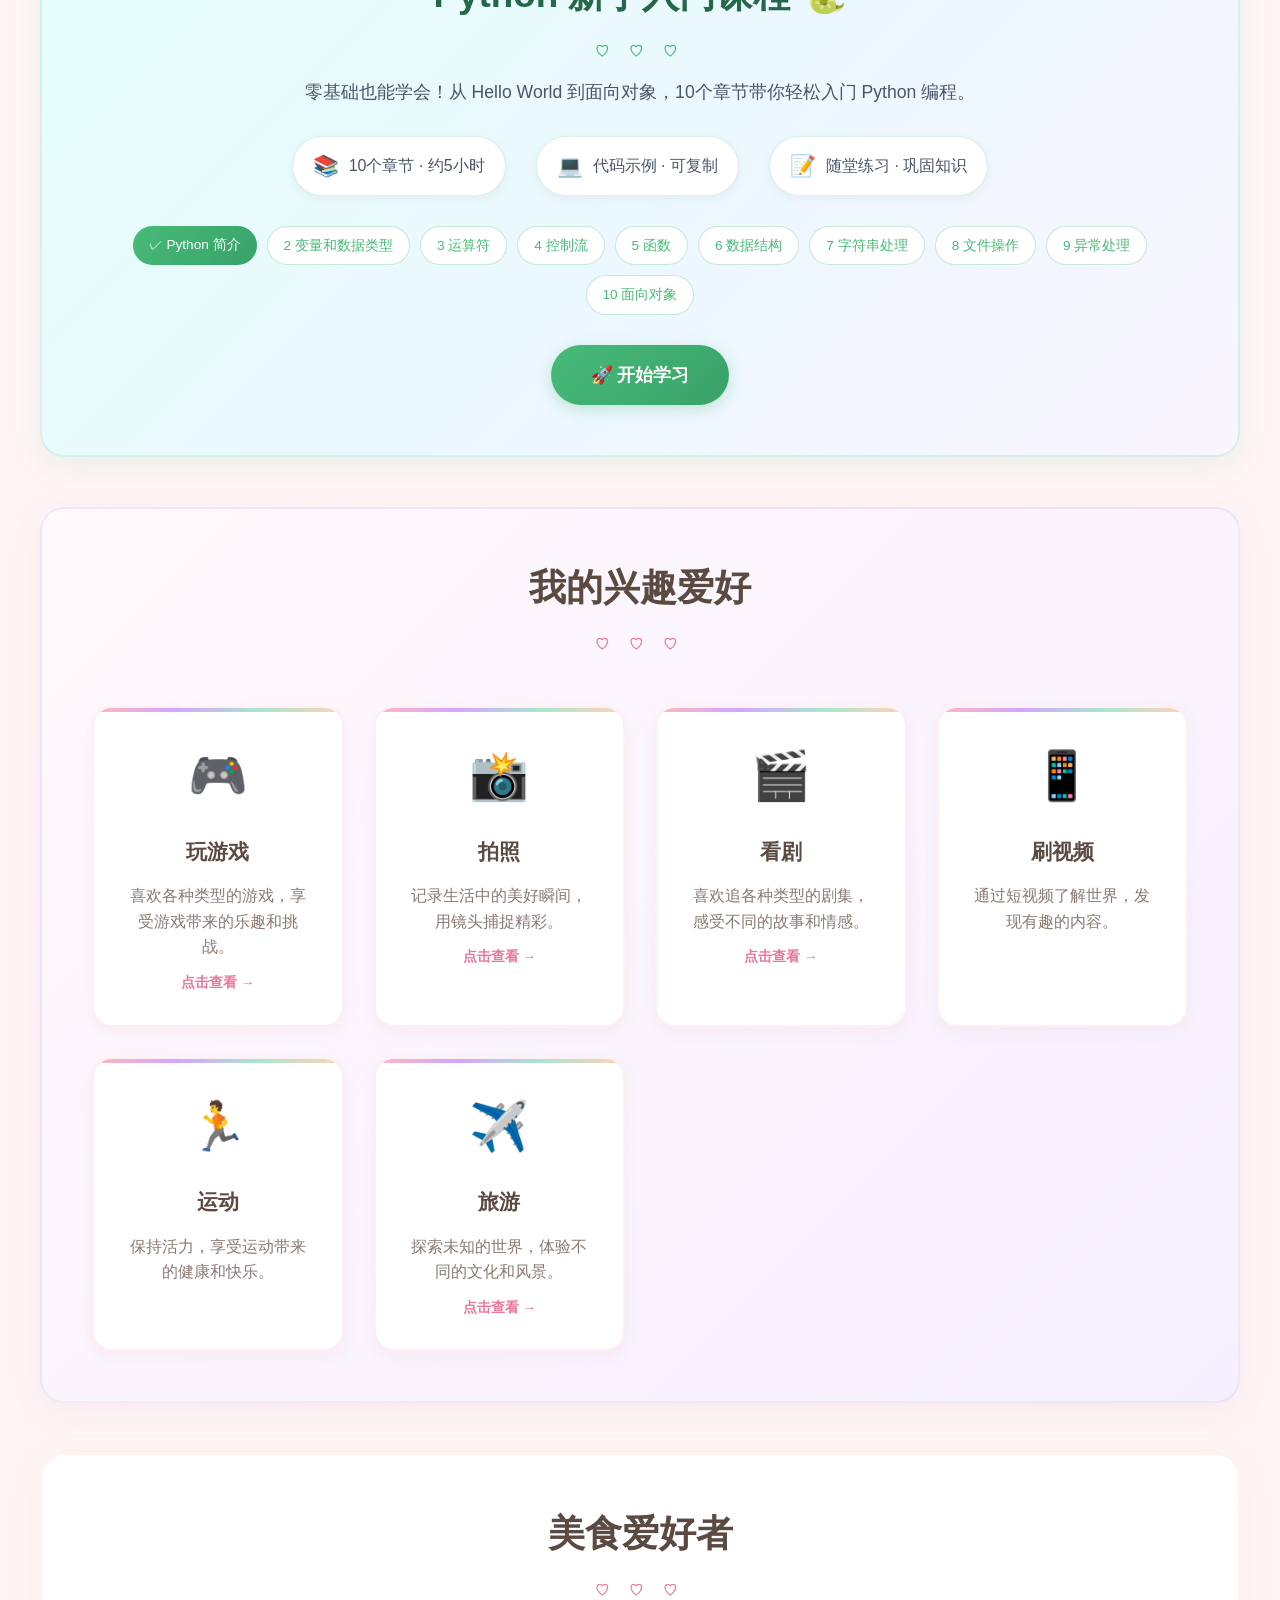
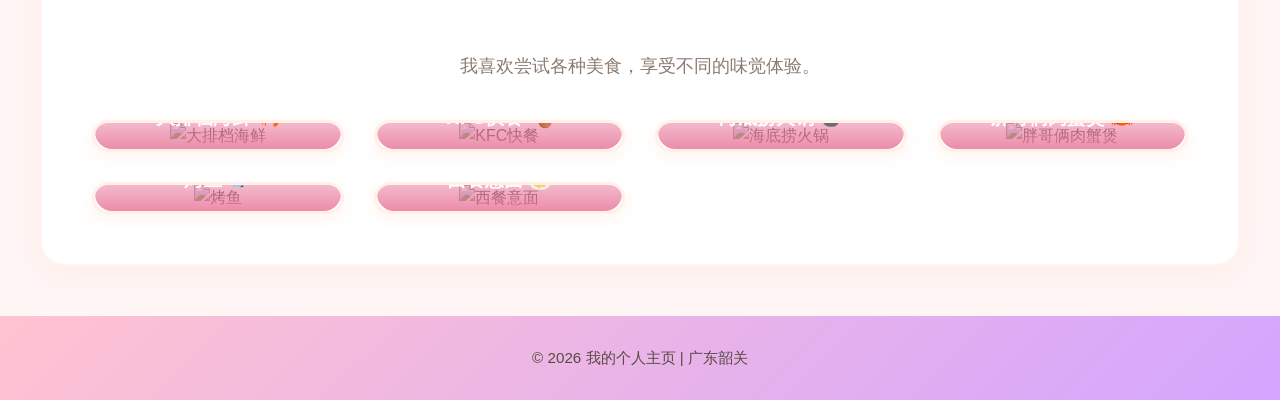
==== commit 040c9c3f: "技能标签改为可点击链接，新增数据分析/数据可视化/Excel三个技能页面" ====
--- a/index.html
+++ b/index.html
@@ -14,10 +14,10 @@
             <div class="skills-intro">
                 <p class="major-badge">🎓 商务数据分析专业</p>
                 <div class="skills-tags">
-                    <span class="skill-tag">📊 数据分析</span>
-                    <span class="skill-tag">🐍 Python编程</span>
-                    <span class="skill-tag">📈 数据可视化</span>
-                    <span class="skill-tag">📋 Excel高级应用</span>
+                    <a href="skill-data.html" class="skill-tag">📊 数据分析</a>
+                    <a href="python.html" class="skill-tag">🐍 Python编程</a>
+                    <a href="skill-visual.html" class="skill-tag">📈 数据可视化</a>
+                    <a href="skill-excel.html" class="skill-tag">📋 Excel高级应用</a>
                 </div>
                 <p class="skills-desc">用数据讲故事，让数字会说话 ✨</p>
             </div>
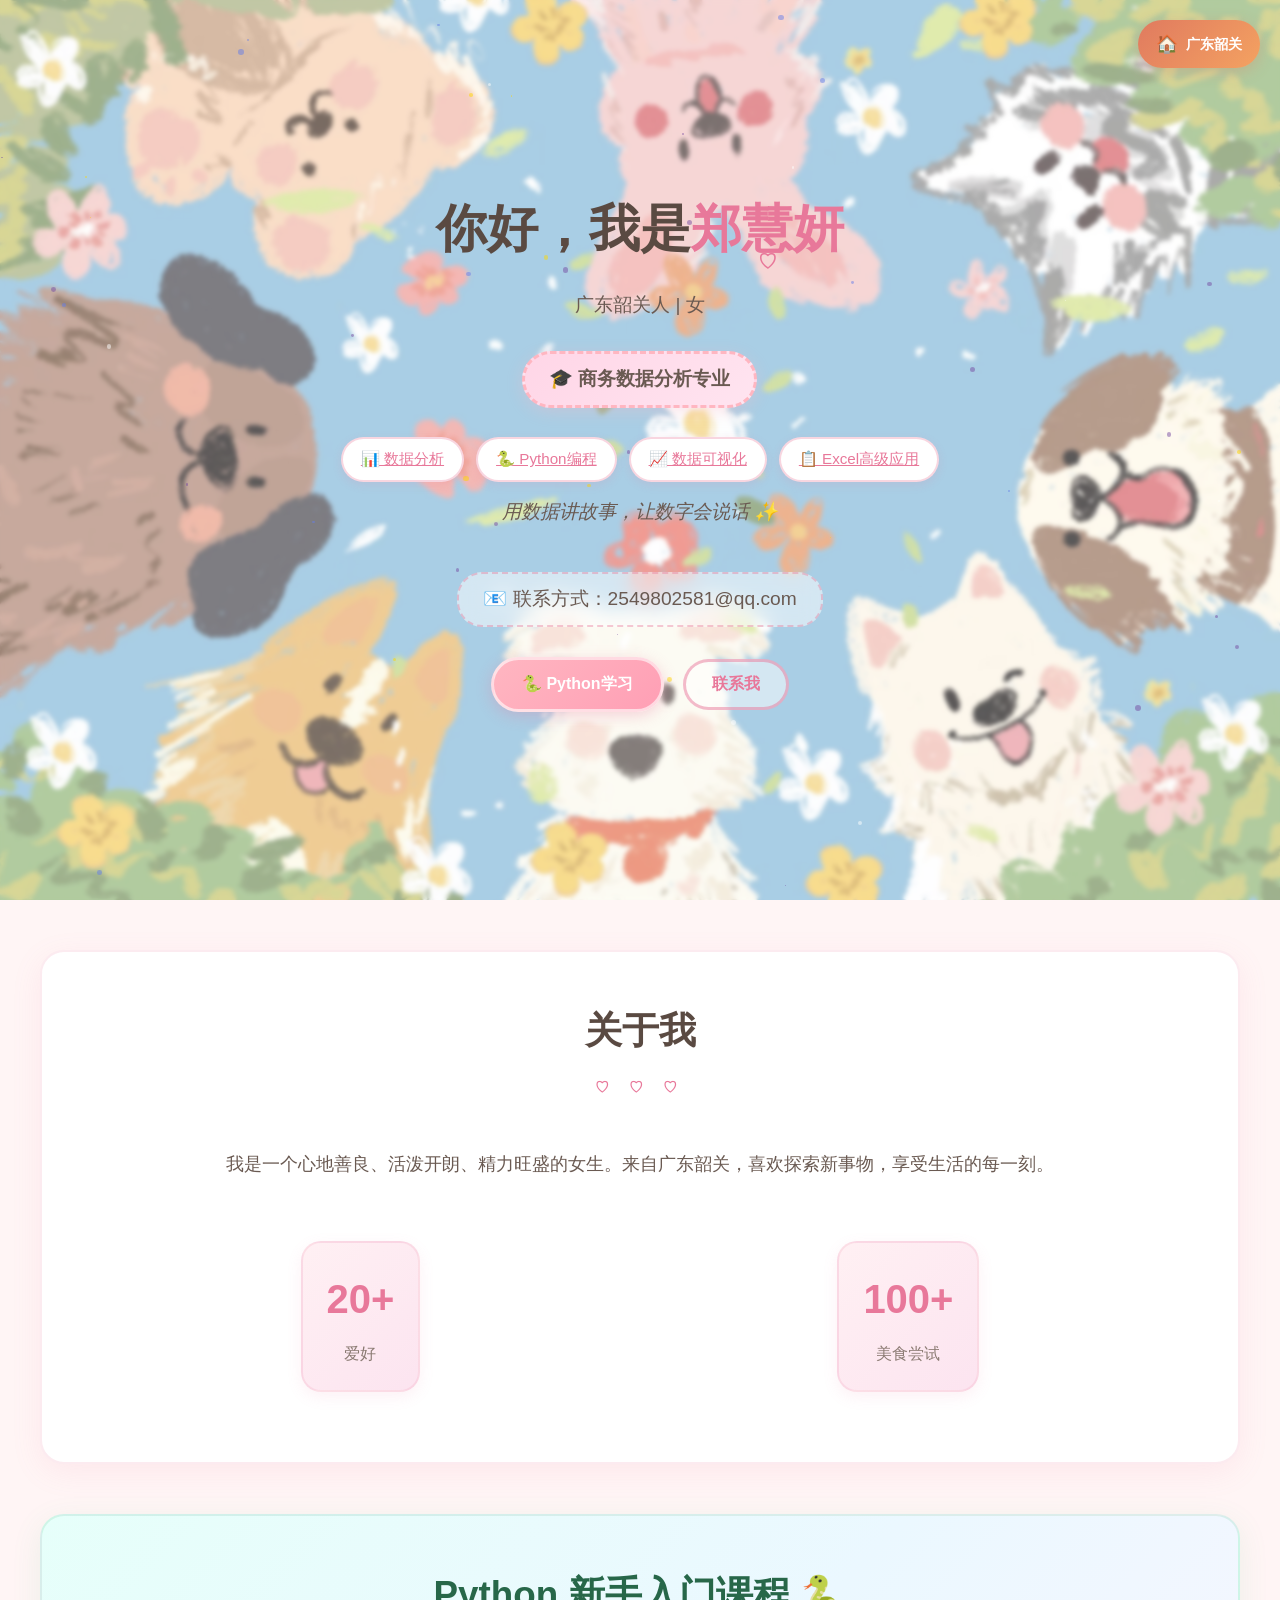
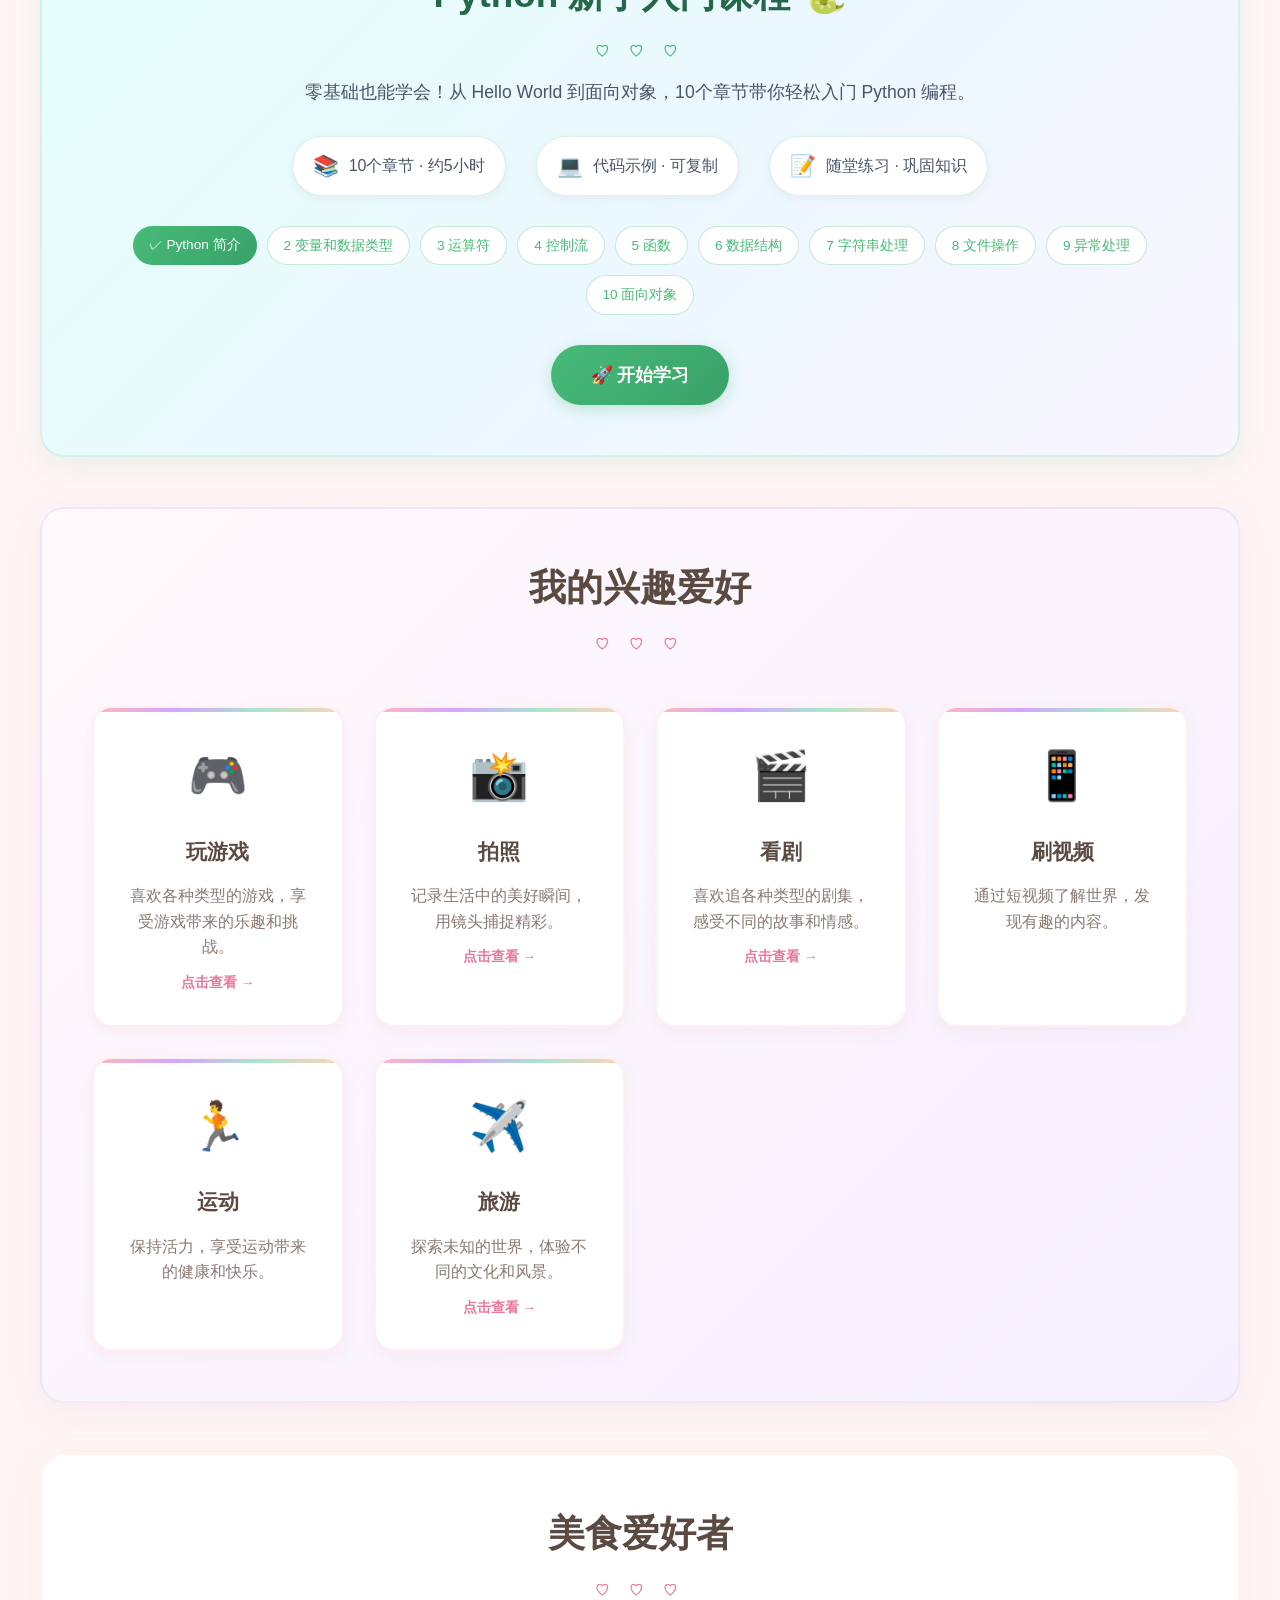
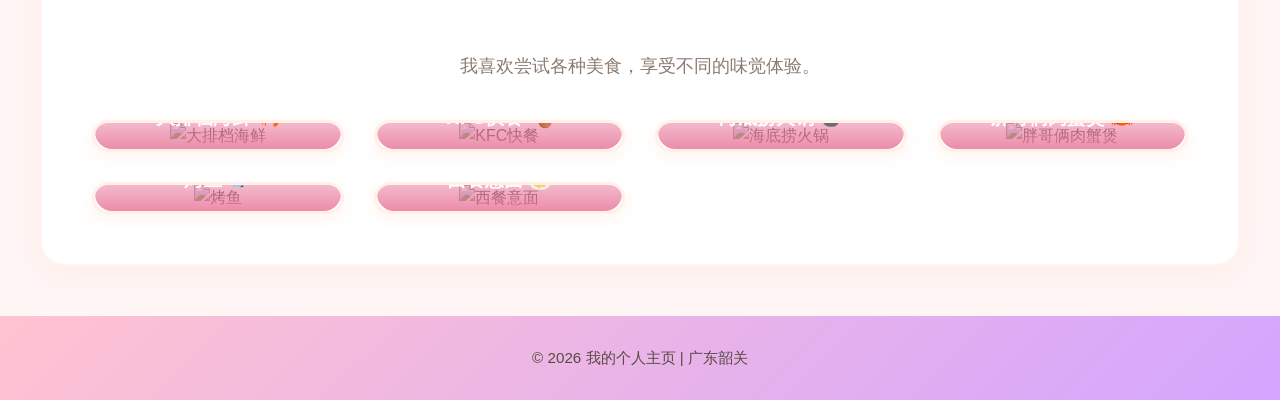
==== commit c39faa8c: "添加家乡韶关页面，包含6个著名景点、美食特产和城市介绍" ====
--- a/index.html
+++ b/index.html
@@ -7,6 +7,12 @@
     <link rel="stylesheet" href="style.css">
 </head>
 <body>
+    <!-- 家乡入口 -->
+    <a href="hometown.html" class="hometown-link" title="我的家乡">
+        <span class="hometown-icon">🏠</span>
+        <span class="hometown-text">广东韶关</span>
+    </a>
+
     <header class="hero-section">
         <div class="hero-content">
             <h1>你好，我是<span class="name">郑慧妍</span></h1>
--- a/style.css
+++ b/style.css
@@ -10,6 +10,35 @@
     color: #5a4a42;
     background-color: #fff5f5;
     overflow-x: hidden;
+}
+
+/* ===== 家乡入口 ===== */
+.hometown-link {
+    position: fixed;
+    top: 20px;
+    right: 20px;
+    z-index: 1001;
+    display: flex;
+    align-items: center;
+    gap: 8px;
+    background: linear-gradient(135deg, #e07a5f, #f4a261);
+    color: white;
+    padding: 10px 18px;
+    border-radius: 30px;
+    text-decoration: none;
+    font-size: 0.9rem;
+    font-weight: 600;
+    box-shadow: 0 4px 15px rgba(224, 122, 95, 0.3);
+    transition: all 0.3s ease;
+}
+
+.hometown-link:hover {
+    transform: translateY(-3px) scale(1.05);
+    box-shadow: 0 6px 20px rgba(224, 122, 95, 0.4);
+}
+
+.hometown-icon {
+    font-size: 1.1rem;
 }
 
 /* ===== 可爱风 Hero 区域 ===== */
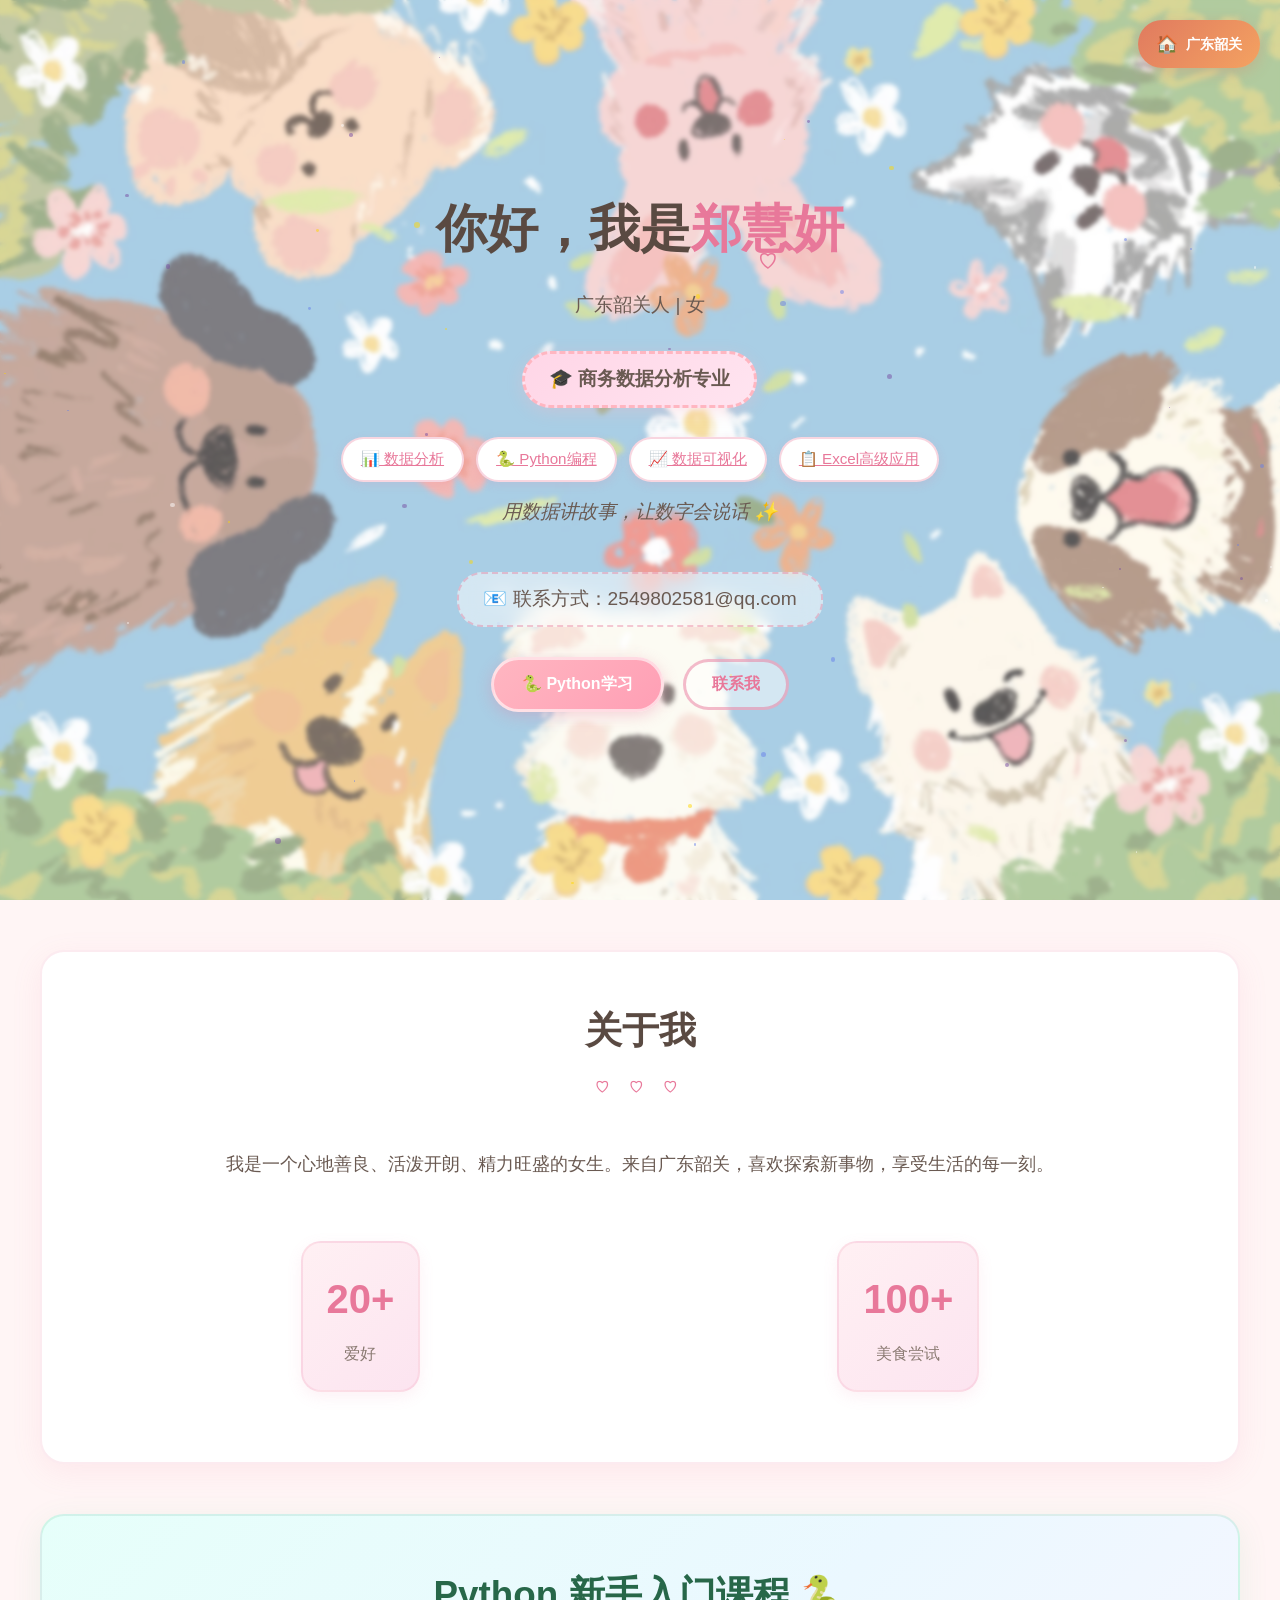
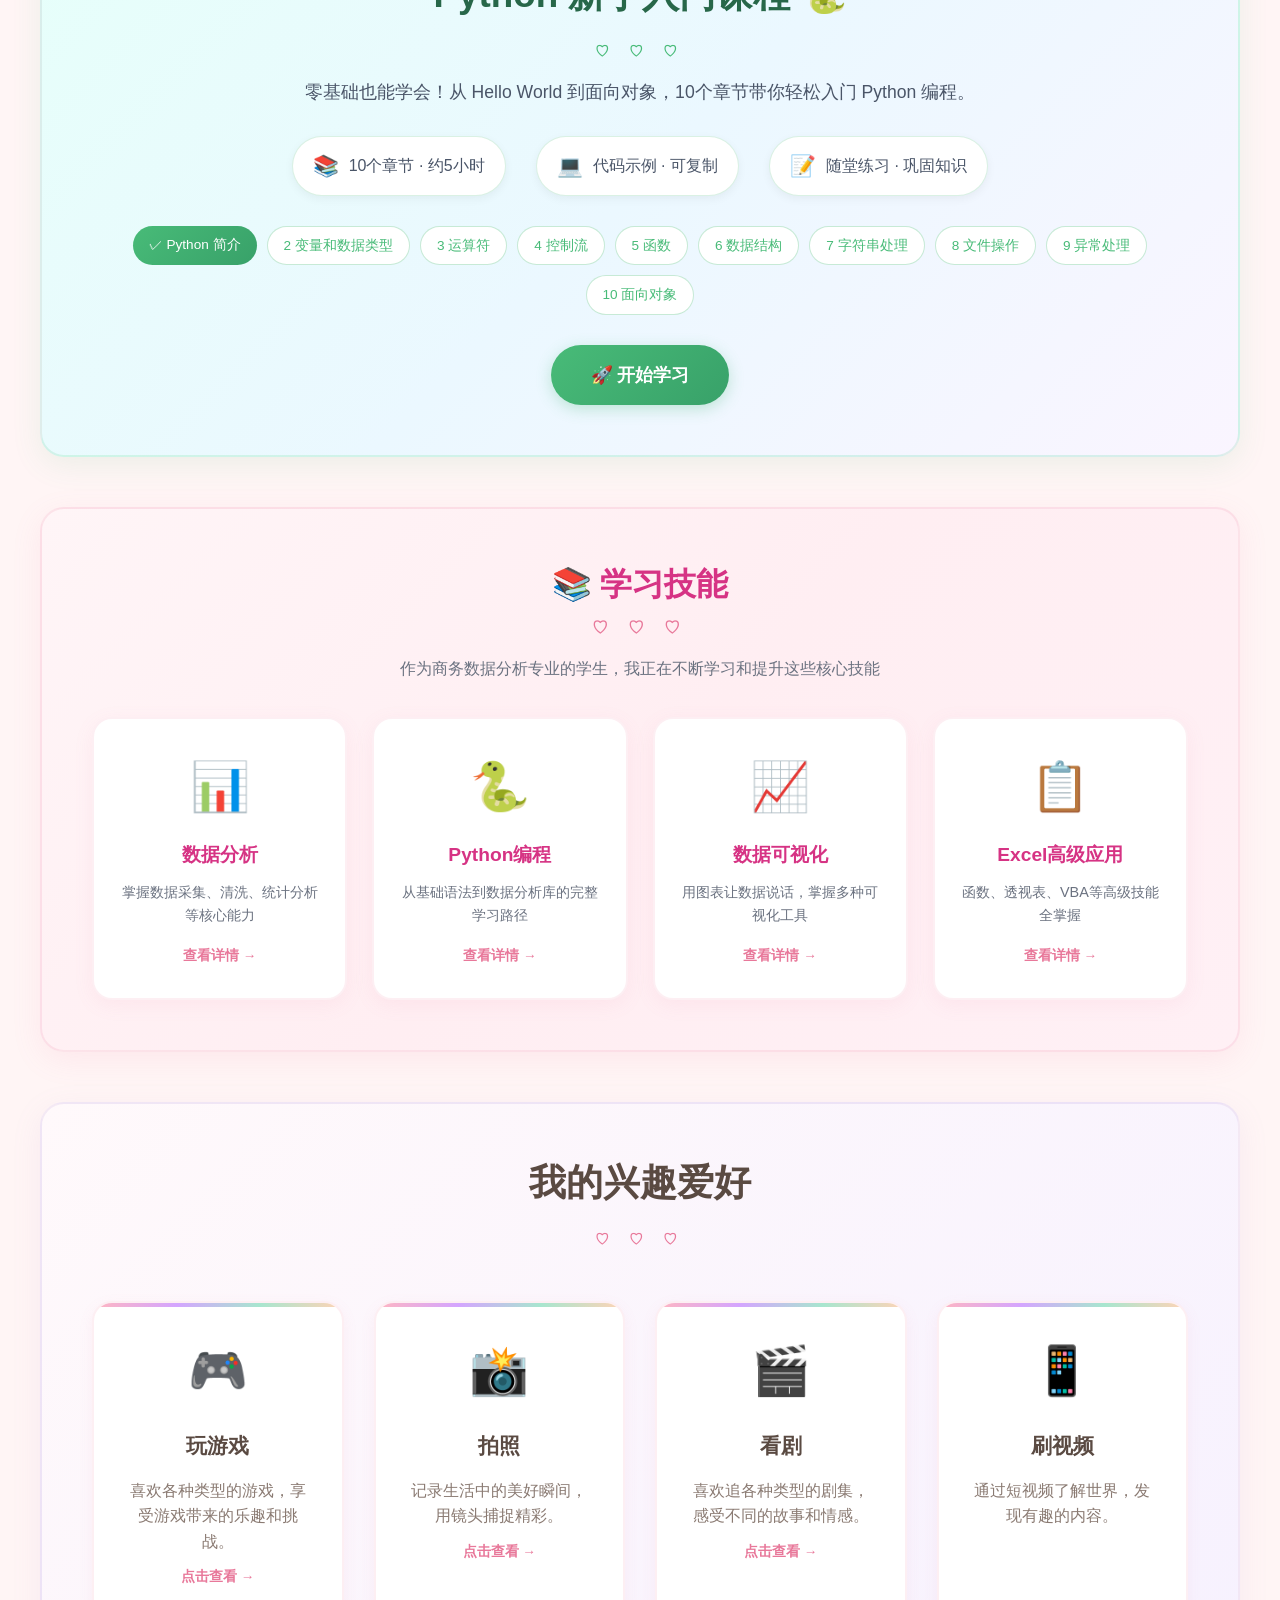
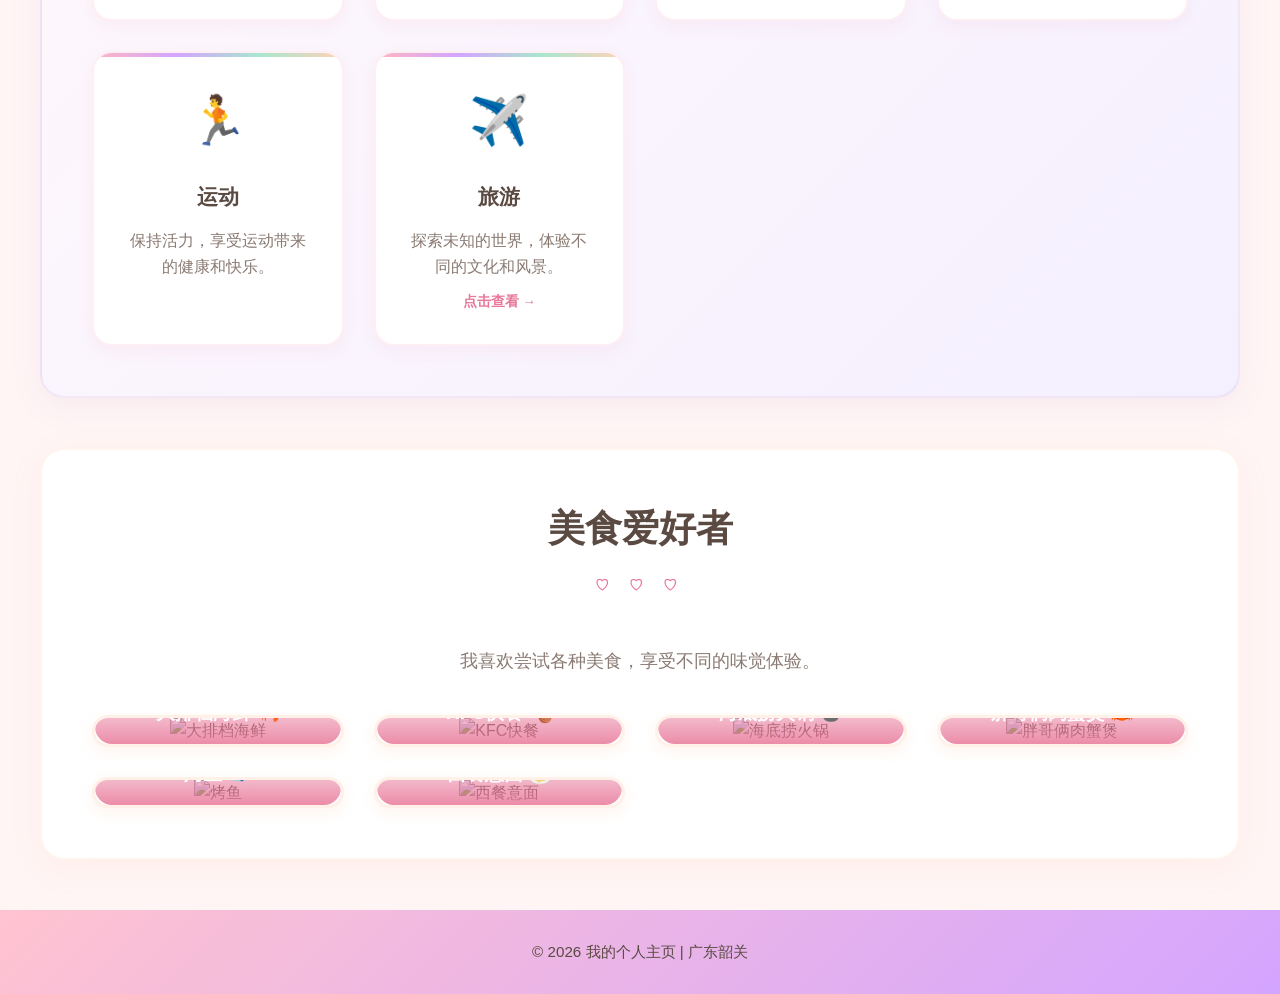
==== commit b8255c36: "首页新增学习技能栏目，包含数据分析、Python编程、数据可视化、Excel高级应用四个技能卡片" ====
--- a/index.html
+++ b/index.html
@@ -84,6 +84,38 @@
         <a href="py-learn.html" class="course-btn">🚀 开始学习</a>
     </section>
 
+    <!-- 学习栏目 -->
+    <section class="learning-section">
+        <h2>📚 学习技能</h2>
+        <p class="learning-intro">作为商务数据分析专业的学生，我正在不断学习和提升这些核心技能</p>
+        <div class="learning-grid">
+            <a href="skill-data.html" class="learning-card">
+                <div class="learning-icon">📊</div>
+                <h3>数据分析</h3>
+                <p>掌握数据采集、清洗、统计分析等核心能力</p>
+                <span class="learning-link">查看详情 →</span>
+            </a>
+            <a href="python.html" class="learning-card">
+                <div class="learning-icon">🐍</div>
+                <h3>Python编程</h3>
+                <p>从基础语法到数据分析库的完整学习路径</p>
+                <span class="learning-link">查看详情 →</span>
+            </a>
+            <a href="skill-visual.html" class="learning-card">
+                <div class="learning-icon">📈</div>
+                <h3>数据可视化</h3>
+                <p>用图表让数据说话，掌握多种可视化工具</p>
+                <span class="learning-link">查看详情 →</span>
+            </a>
+            <a href="skill-excel.html" class="learning-card">
+                <div class="learning-icon">📋</div>
+                <h3>Excel高级应用</h3>
+                <p>函数、透视表、VBA等高级技能全掌握</p>
+                <span class="learning-link">查看详情 →</span>
+            </a>
+        </div>
+    </section>
+
     <section class="hobbies-section">
         <h2>我的兴趣爱好</h2>
         <div class="hobbies-grid">
--- a/style.css
+++ b/style.css
@@ -404,6 +404,111 @@
     color: #8a7a72;
 }
 
+/* ===== 学习技能栏目 ===== */
+.learning-section {
+    background: linear-gradient(135deg, #fff5f7 0%, #ffeef2 50%, #fff0f5 100%);
+    margin: 50px auto;
+    border-radius: 24px;
+    padding: 50px;
+    box-shadow: 0 8px 30px rgba(232, 120, 154, 0.1);
+    border: 2px solid rgba(232, 120, 154, 0.15);
+}
+
+.learning-section h2 {
+    text-align: center;
+    font-size: 2rem;
+    color: #d63384;
+    margin-bottom: 10px;
+}
+
+.learning-section h2::after {
+    content: '♡ ♡ ♡';
+    display: block;
+    font-size: 1rem;
+    color: #e8789a;
+    margin-top: 5px;
+}
+
+.learning-intro {
+    text-align: center;
+    color: #6b7280;
+    margin-bottom: 35px;
+    font-size: 1rem;
+}
+
+.learning-grid {
+    display: grid;
+    grid-template-columns: repeat(auto-fit, minmax(240px, 1fr));
+    gap: 25px;
+}
+
+.learning-card {
+    background: white;
+    border-radius: 20px;
+    padding: 30px 25px;
+    text-align: center;
+    text-decoration: none;
+    color: inherit;
+    border: 2px solid rgba(232, 120, 154, 0.12);
+    box-shadow: 0 5px 20px rgba(232, 120, 154, 0.08);
+    transition: all 0.3s ease;
+    position: relative;
+    overflow: hidden;
+}
+
+.learning-card::before {
+    content: '';
+    position: absolute;
+    top: 0;
+    left: 0;
+    right: 0;
+    height: 4px;
+    background: linear-gradient(90deg, #e8789a, #f4a0b8, #e8789a);
+    transform: scaleX(0);
+    transition: transform 0.3s ease;
+}
+
+.learning-card:hover {
+    transform: translateY(-8px);
+    box-shadow: 0 15px 35px rgba(232, 120, 154, 0.18);
+    border-color: rgba(232, 120, 154, 0.3);
+}
+
+.learning-card:hover::before {
+    transform: scaleX(1);
+}
+
+.learning-icon {
+    font-size: 3rem;
+    margin-bottom: 15px;
+    display: block;
+}
+
+.learning-card h3 {
+    font-size: 1.2rem;
+    color: #d63384;
+    margin-bottom: 10px;
+}
+
+.learning-card p {
+    font-size: 0.9rem;
+    color: #6b7280;
+    margin-bottom: 15px;
+    line-height: 1.6;
+}
+
+.learning-link {
+    display: inline-block;
+    color: #e8789a;
+    font-size: 0.85rem;
+    font-weight: 600;
+    transition: all 0.2s;
+}
+
+.learning-card:hover .learning-link {
+    color: #d63384;
+}
+
 /* ===== 兴趣爱好部分 ===== */
 .hobbies-section {
     background: linear-gradient(135deg, #fff9fb 0%, #f5f0ff 100%);
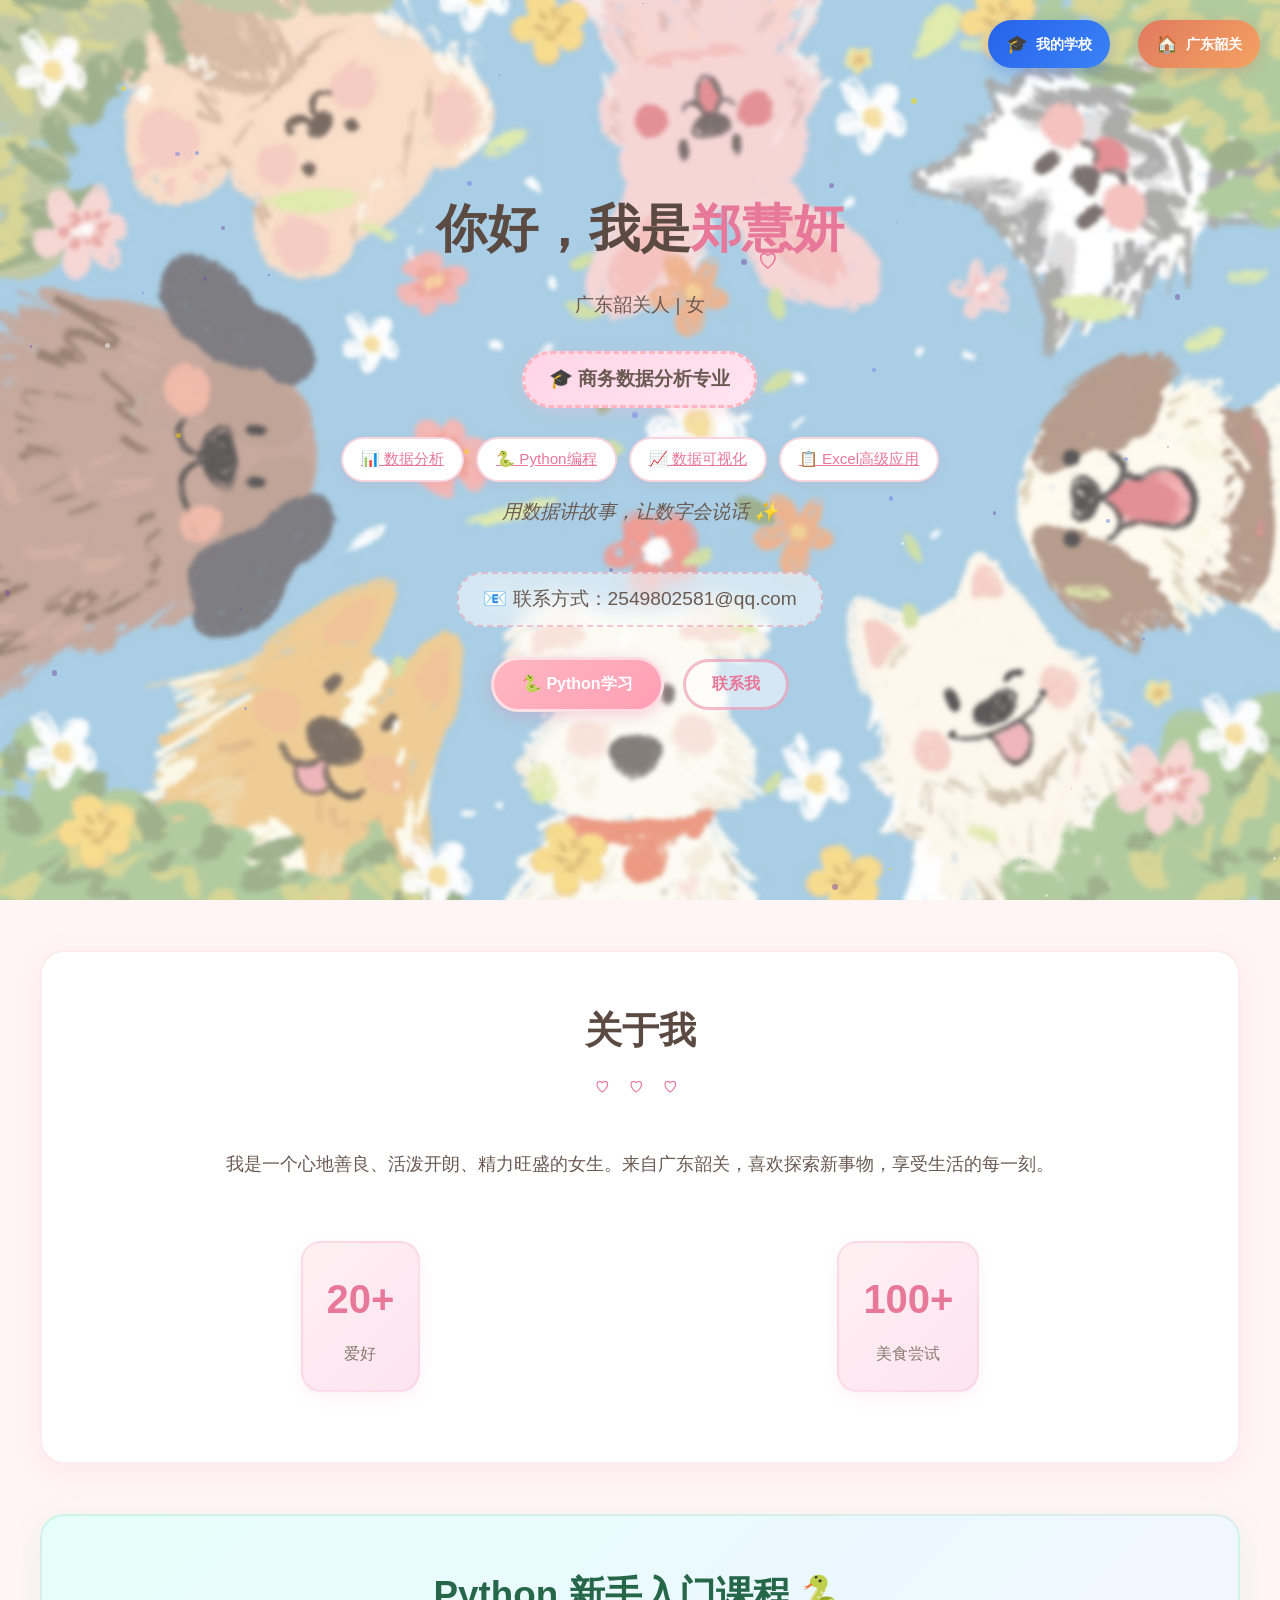
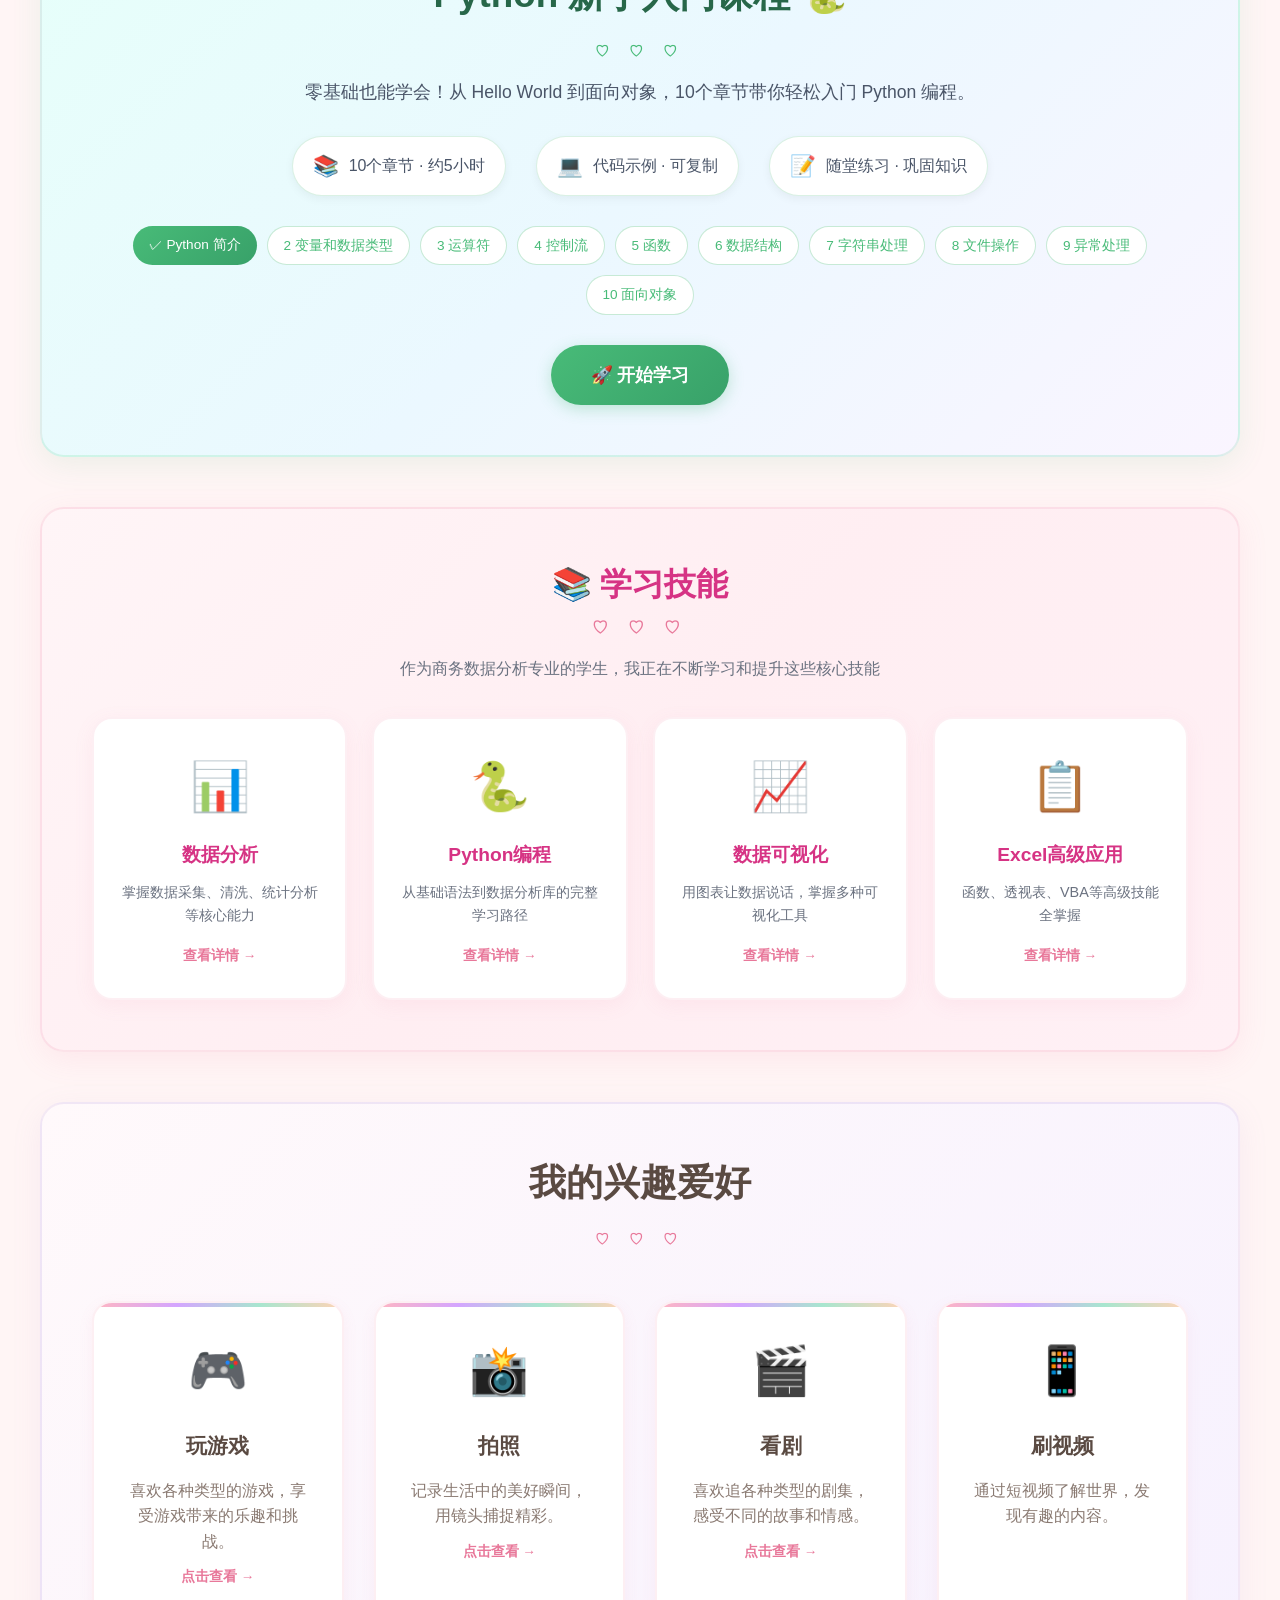
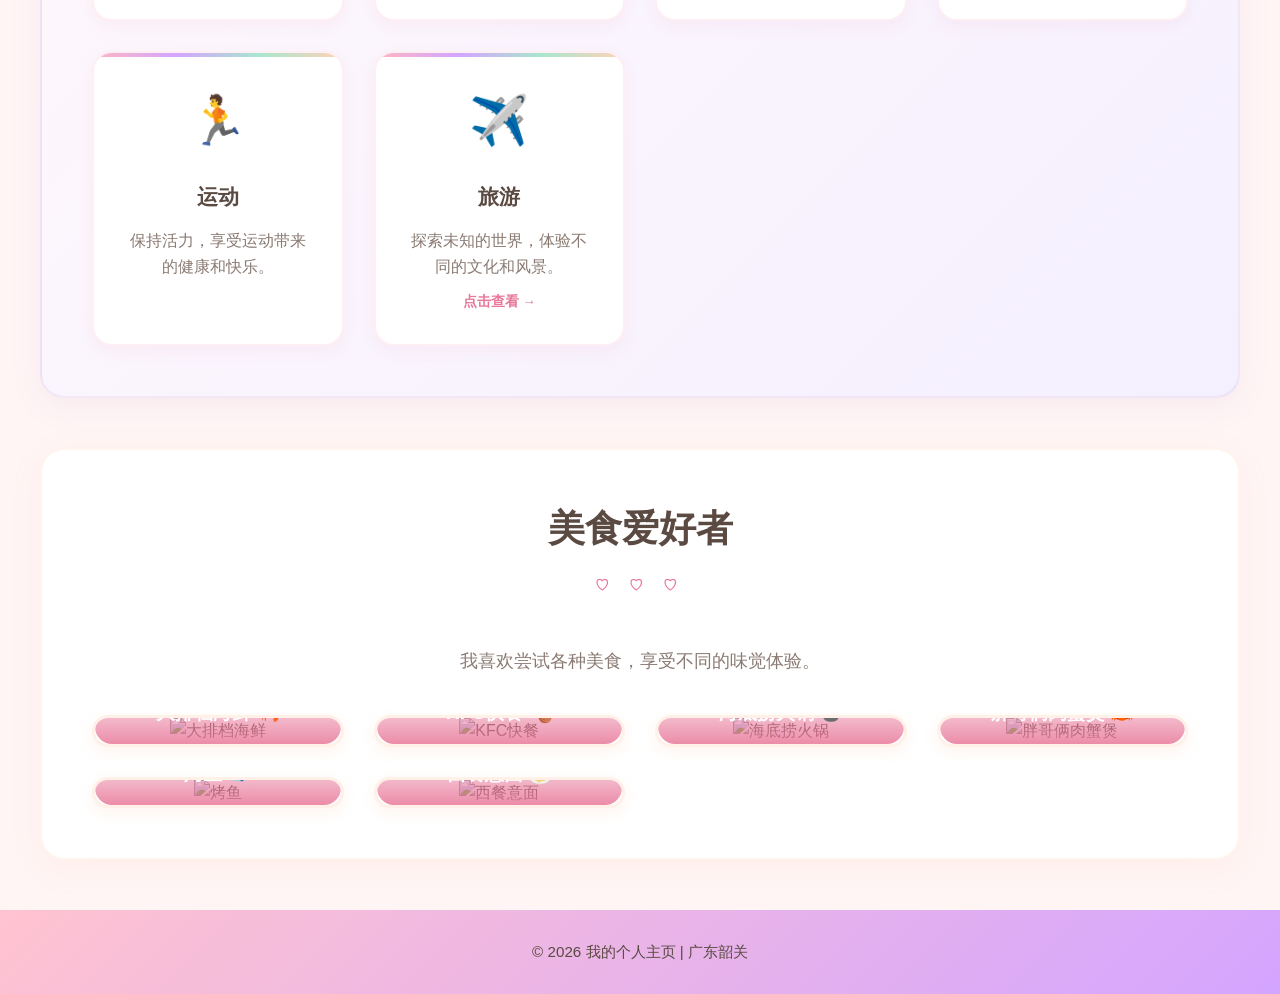
==== commit 7b65c91a: "添加学校介绍页面（广东科学技术职业学院珠海校区），含校园风光、院系设置、特色专业" ====
--- a/index.html
+++ b/index.html
@@ -11,6 +11,11 @@
     <a href="hometown.html" class="hometown-link" title="我的家乡">
         <span class="hometown-icon">🏠</span>
         <span class="hometown-text">广东韶关</span>
+    </a>
+    <!-- 学校入口 -->
+    <a href="school.html" class="school-link" title="我的学校">
+        <span class="school-icon">🎓</span>
+        <span class="school-text">我的学校</span>
     </a>
 
     <header class="hero-section">
--- a/style.css
+++ b/style.css
@@ -41,6 +41,35 @@
     font-size: 1.1rem;
 }
 
+/* ===== 学校入口 ===== */
+.school-link {
+    position: fixed;
+    top: 20px;
+    right: 170px;
+    z-index: 1001;
+    display: flex;
+    align-items: center;
+    gap: 8px;
+    background: linear-gradient(135deg, #2563eb, #3b82f6);
+    color: white;
+    padding: 10px 18px;
+    border-radius: 30px;
+    text-decoration: none;
+    font-size: 0.9rem;
+    font-weight: 600;
+    box-shadow: 0 4px 15px rgba(37, 99, 235, 0.3);
+    transition: all 0.3s ease;
+}
+
+.school-link:hover {
+    transform: translateY(-3px) scale(1.05);
+    box-shadow: 0 6px 20px rgba(37, 99, 235, 0.4);
+}
+
+.school-icon {
+    font-size: 1.1rem;
+}
+
 /* ===== 可爱风 Hero 区域 ===== */
 .hero-section {
     height: 100vh;
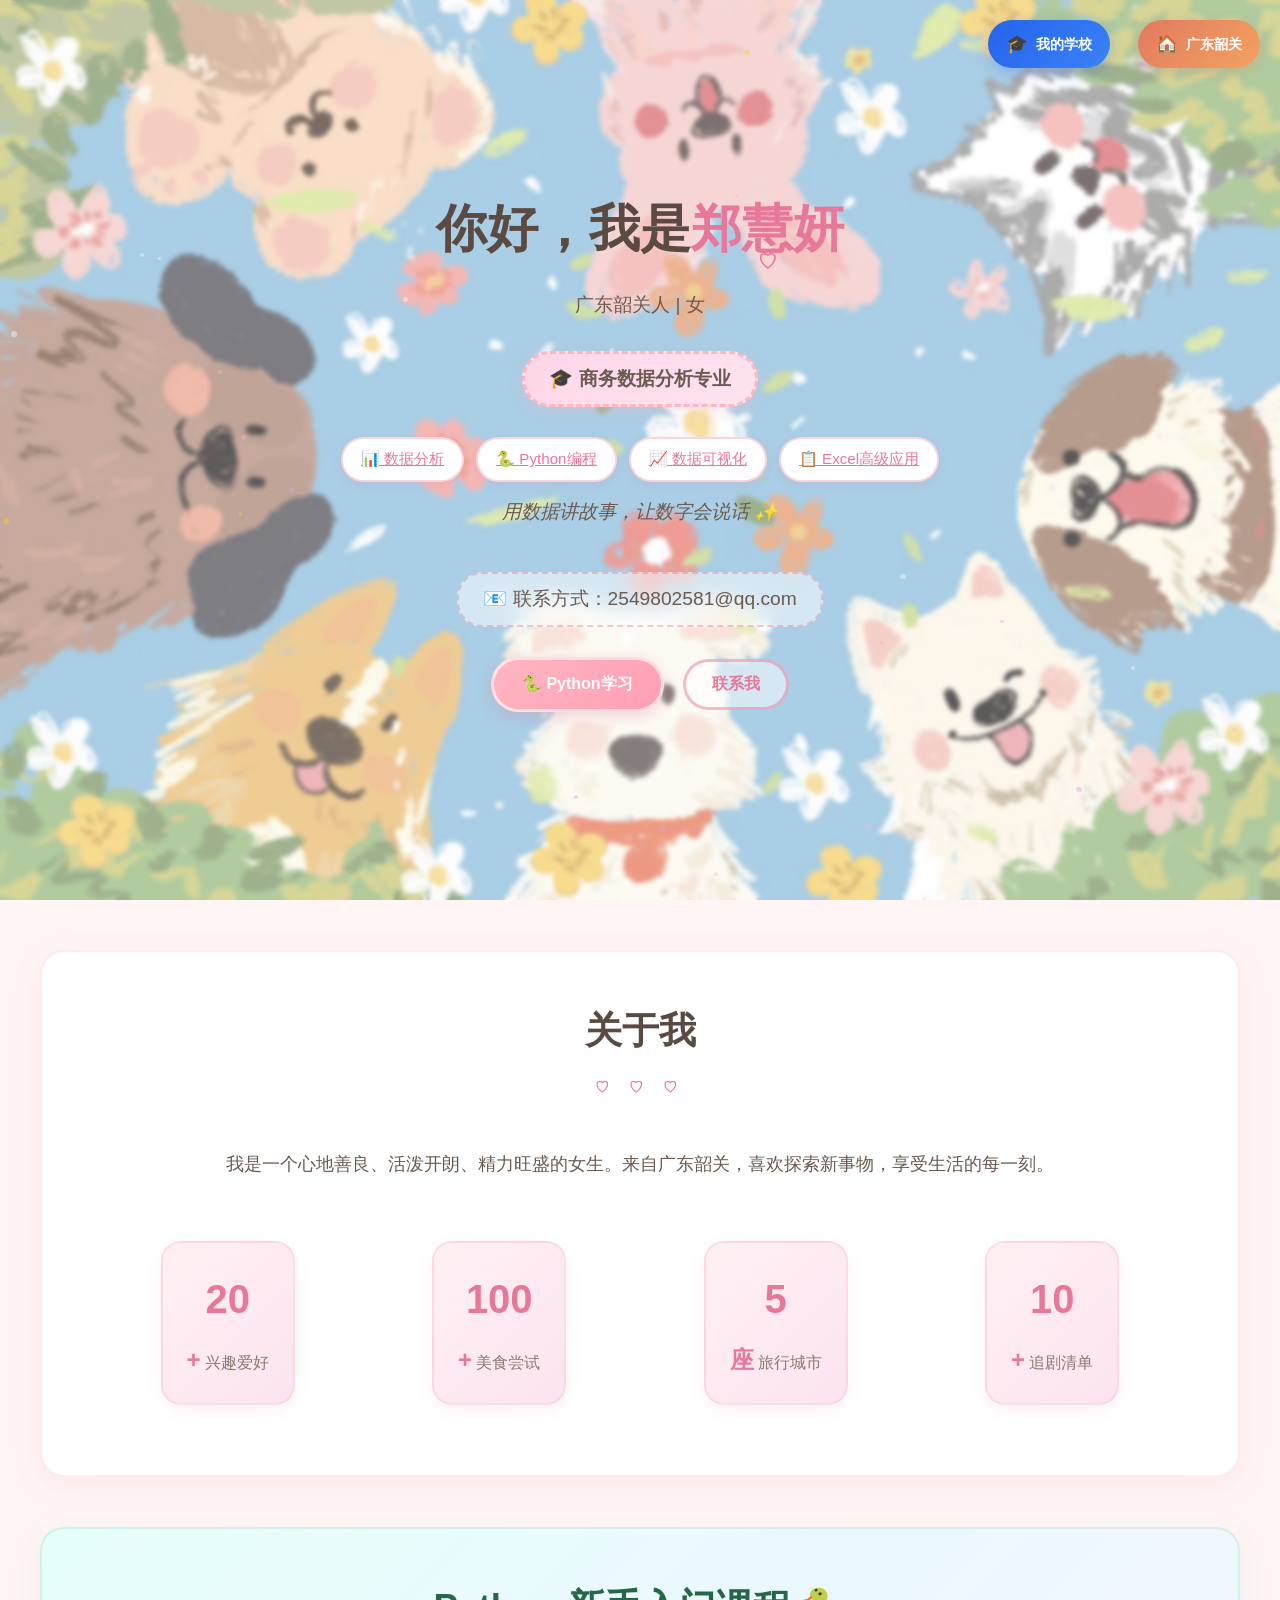
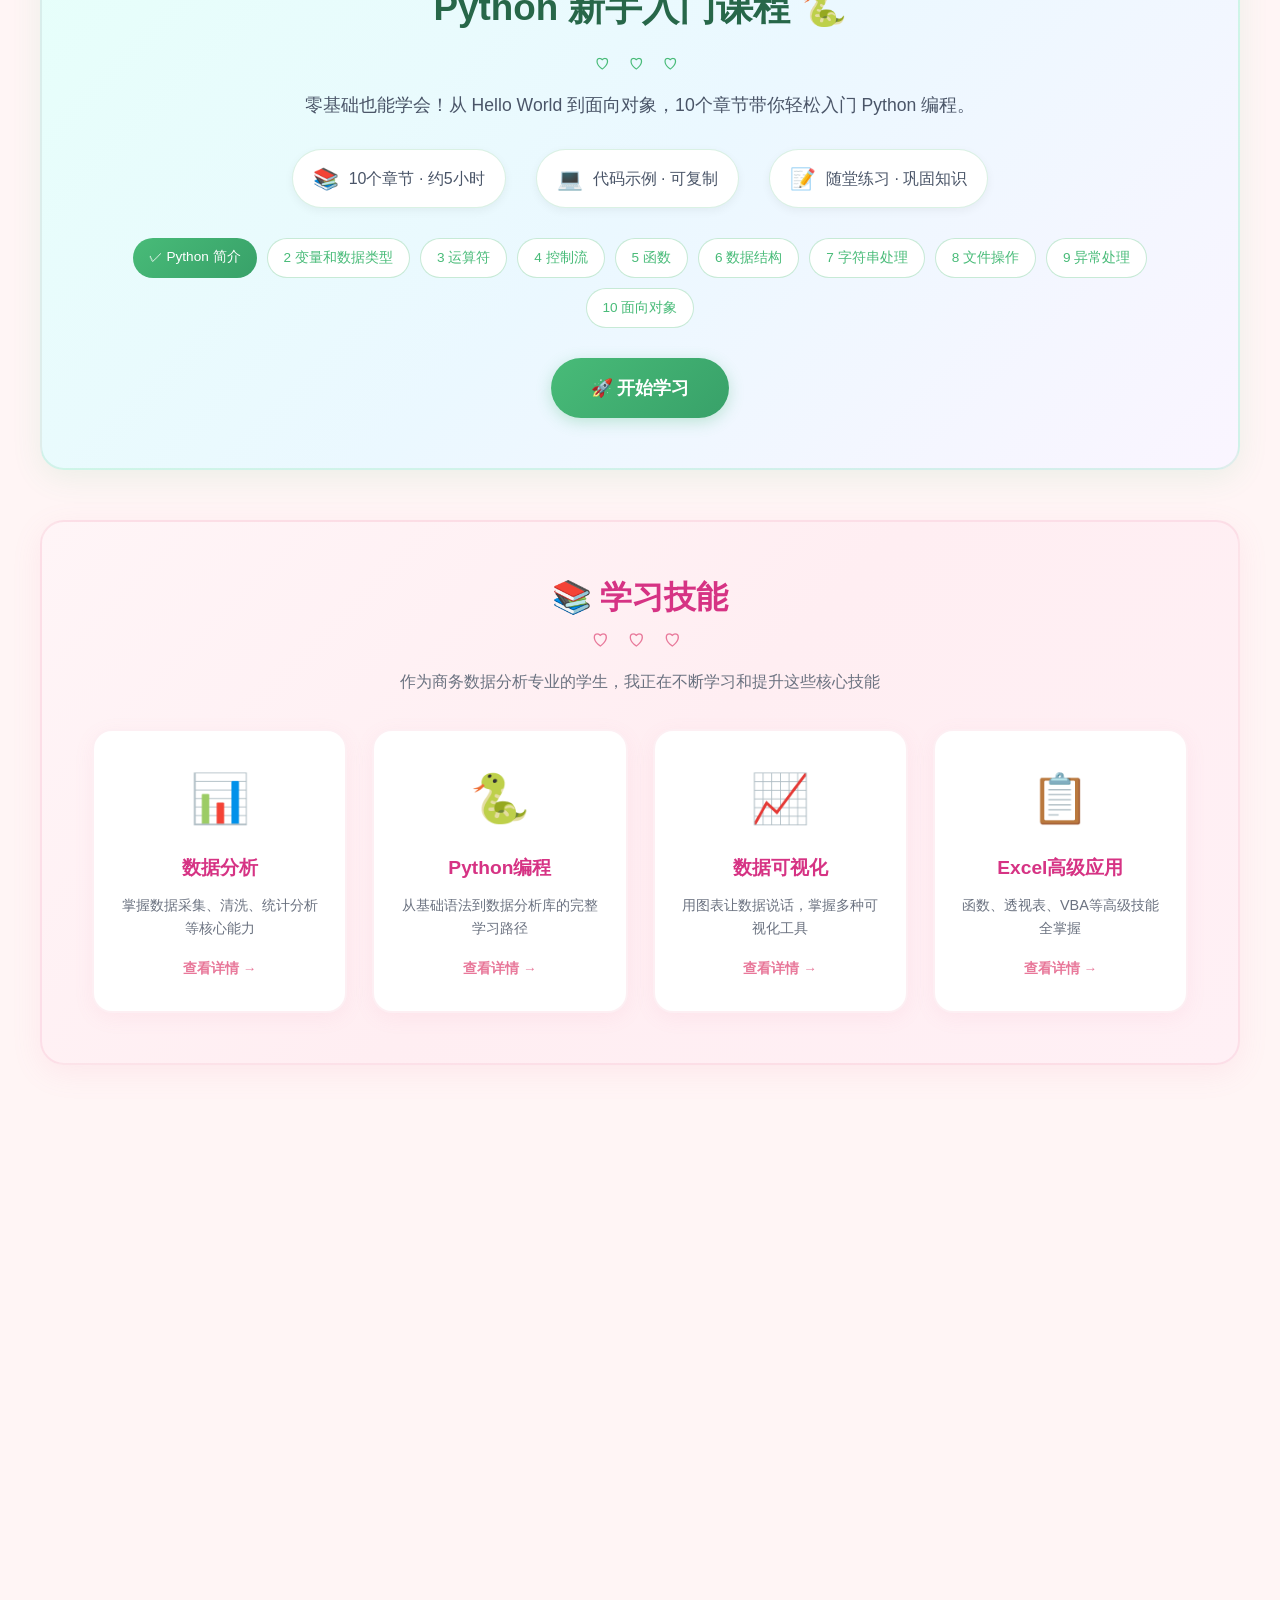
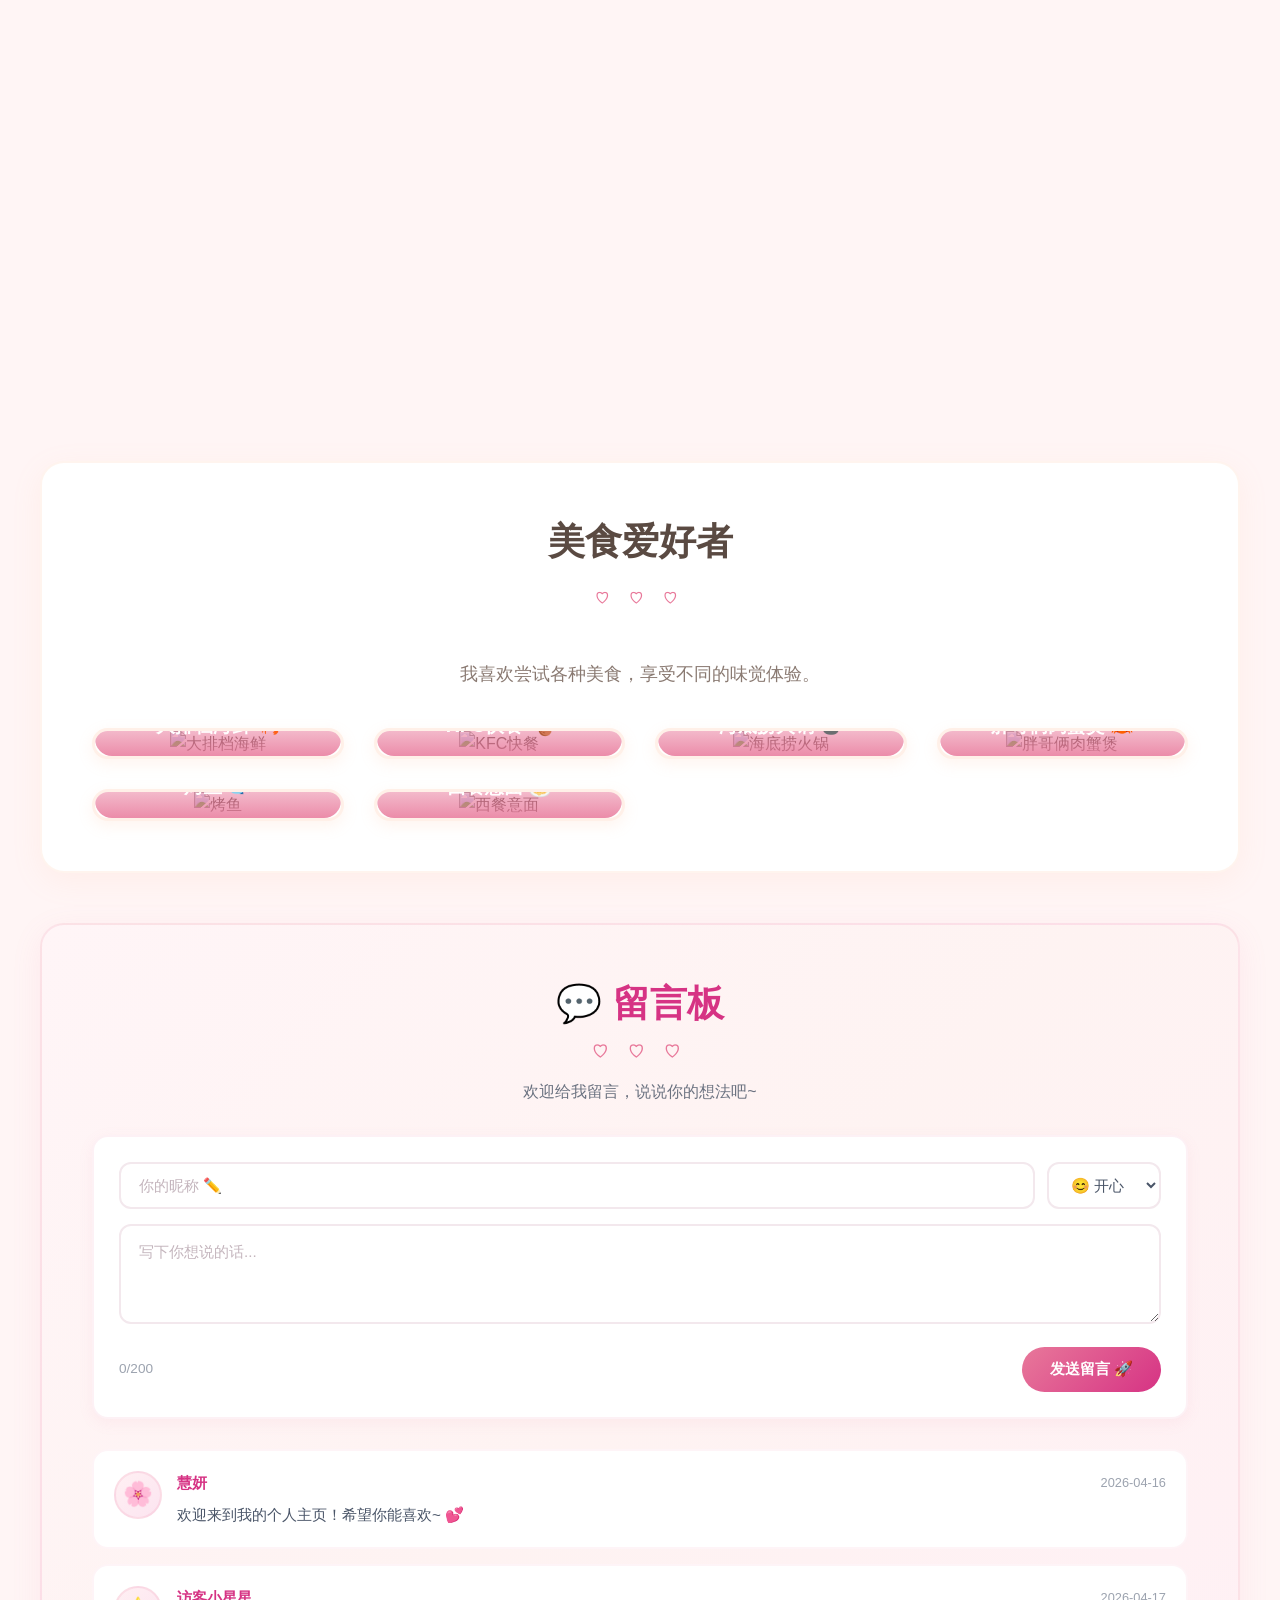
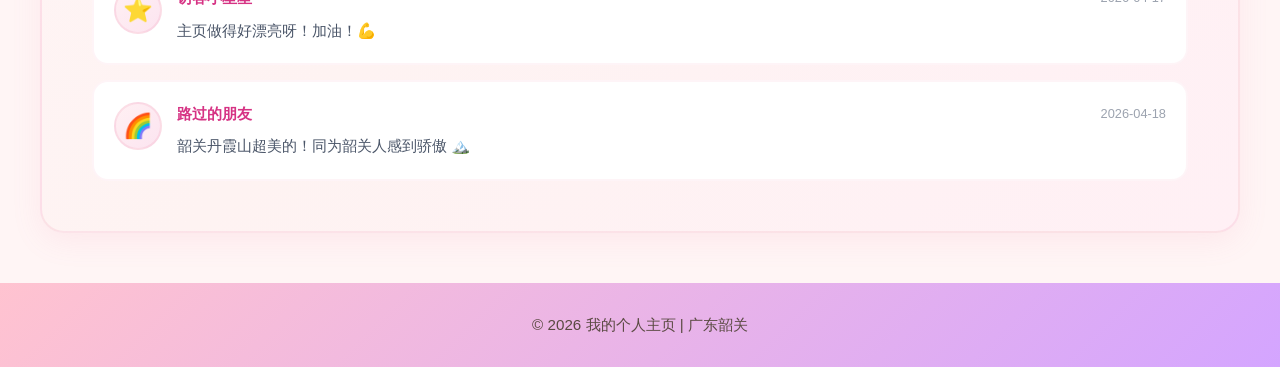
==== commit a0adb2b1: "丰富个人主页：添加页面滚动动画、数字跳动效果、留言板互动功能" ====
--- a/index.html
+++ b/index.html
@@ -46,12 +46,20 @@
             <p>我是一个心地善良、活泼开朗、精力旺盛的女生。来自广东韶关，喜欢探索新事物，享受生活的每一刻。</p>
             <div class="personal-stats">
                 <div class="stat-item">
-                    <span class="stat-number">20+</span>
-                    <span class="stat-label">爱好</span>
-                </div>
-                <div class="stat-item">
-                    <span class="stat-number">100+</span>
+                    <span class="stat-number" data-target="20">0</span><span class="stat-suffix">+</span>
+                    <span class="stat-label">兴趣爱好</span>
+                </div>
+                <div class="stat-item">
+                    <span class="stat-number" data-target="100">0</span><span class="stat-suffix">+</span>
                     <span class="stat-label">美食尝试</span>
+                </div>
+                <div class="stat-item">
+                    <span class="stat-number" data-target="5">0</span><span class="stat-suffix">座</span>
+                    <span class="stat-label">旅行城市</span>
+                </div>
+                <div class="stat-item">
+                    <span class="stat-number" data-target="10">0</span><span class="stat-suffix">+</span>
+                    <span class="stat-label">追剧清单</span>
                 </div>
             </div>
         </div>
@@ -192,6 +200,65 @@
         </div>
     </section>
 
+    <!-- 留言板 -->
+    <section class="message-section">
+        <h2>💬 留言板</h2>
+        <p class="message-intro">欢迎给我留言，说说你的想法吧~</p>
+        <div class="message-form">
+            <div class="form-row">
+                <input type="text" id="msgName" class="msg-input" placeholder="你的昵称 ✏️" maxlength="20">
+                <select id="msgEmoji" class="msg-select">
+                    <option value="😊">😊 开心</option>
+                    <option value="😍">😍 喜欢</option>
+                    <option value="👍">👍 点赞</option>
+                    <option value="🎉">🎉 祝福</option>
+                    <option value="💪">💪 加油</option>
+                    <option value="🌸">🌸 美丽</option>
+                    <option value="⭐">⭐ 星星</option>
+                    <option value="🌈">🌈 彩虹</option>
+                </select>
+            </div>
+            <textarea id="msgContent" class="msg-textarea" placeholder="写下你想说的话..." maxlength="200"></textarea>
+            <div class="form-footer">
+                <span class="char-count"><span id="charCount">0</span>/200</span>
+                <button class="msg-submit" onclick="submitMessage()">发送留言 🚀</button>
+            </div>
+        </div>
+        <div class="message-list" id="messageList">
+            <!-- 预置留言 -->
+            <div class="message-item">
+                <div class="message-avatar">🌸</div>
+                <div class="message-body">
+                    <div class="message-header">
+                        <span class="message-name">慧妍</span>
+                        <span class="message-time">2026-04-16</span>
+                    </div>
+                    <p class="message-text">欢迎来到我的个人主页！希望你能喜欢~ 💕</p>
+                </div>
+            </div>
+            <div class="message-item">
+                <div class="message-avatar">⭐</div>
+                <div class="message-body">
+                    <div class="message-header">
+                        <span class="message-name">访客小星星</span>
+                        <span class="message-time">2026-04-17</span>
+                    </div>
+                    <p class="message-text">主页做得好漂亮呀！加油！💪</p>
+                </div>
+            </div>
+            <div class="message-item">
+                <div class="message-avatar">🌈</div>
+                <div class="message-body">
+                    <div class="message-header">
+                        <span class="message-name">路过的朋友</span>
+                        <span class="message-time">2026-04-18</span>
+                    </div>
+                    <p class="message-text">韶关丹霞山超美的！同为韶关人感到骄傲 🏔️</p>
+                </div>
+            </div>
+        </div>
+    </section>
+
     <footer class="footer">
         <p>© 2026 我的个人主页 | 广东韶关</p>
     </footer>
--- a/style.css
+++ b/style.css
@@ -773,6 +773,272 @@
     }
 }
 
+/* ===== 滚动进入动画 ===== */
+.scroll-animate {
+    opacity: 0;
+    transform: translateY(40px);
+    transition: all 0.7s cubic-bezier(0.4, 0, 0.2, 1);
+}
+
+.scroll-animate.visible {
+    opacity: 1;
+    transform: translateY(0);
+}
+
+.scroll-animate.from-left {
+    transform: translateX(-40px);
+}
+
+.scroll-animate.from-left.visible {
+    transform: translateX(0);
+}
+
+.scroll-animate.from-right {
+    transform: translateX(40px);
+}
+
+.scroll-animate.from-right.visible {
+    transform: translateX(0);
+}
+
+.scroll-animate.scale-in {
+    transform: scale(0.9);
+}
+
+.scroll-animate.scale-in.visible {
+    transform: scale(1);
+}
+
+/* 延迟动画 */
+.delay-1 { transition-delay: 0.1s !important; }
+.delay-2 { transition-delay: 0.2s !important; }
+.delay-3 { transition-delay: 0.3s !important; }
+.delay-4 { transition-delay: 0.4s !important; }
+.delay-5 { transition-delay: 0.5s !important; }
+.delay-6 { transition-delay: 0.6s !important; }
+
+/* ===== 数字跳动后缀 ===== */
+.stat-suffix {
+    font-size: 1.5rem;
+    color: #e8789a;
+    font-weight: bold;
+}
+
+/* ===== 留言板 ===== */
+.message-section {
+    background: linear-gradient(135deg, #fff5f7 0%, #fef3f2 50%, #fff0f5 100%);
+    margin: 50px auto;
+    border-radius: 24px;
+    padding: 50px;
+    box-shadow: 0 8px 30px rgba(232, 120, 154, 0.1);
+    border: 2px solid rgba(232, 120, 154, 0.15);
+}
+
+.message-section h2 {
+    text-align: center;
+    color: #d63384;
+    margin-bottom: 8px;
+}
+
+.message-section h2::after {
+    content: '♡ ♡ ♡';
+    display: block;
+    font-size: 1rem;
+    color: #e8789a;
+    margin-top: 5px;
+}
+
+.message-intro {
+    text-align: center;
+    color: #6b7280;
+    margin-bottom: 30px;
+}
+
+.message-form {
+    background: white;
+    border-radius: 16px;
+    padding: 25px;
+    margin-bottom: 30px;
+    box-shadow: 0 4px 15px rgba(232, 120, 154, 0.08);
+    border: 2px solid rgba(232, 120, 154, 0.1);
+}
+
+.form-row {
+    display: flex;
+    gap: 12px;
+    margin-bottom: 15px;
+}
+
+.msg-input {
+    flex: 1;
+    padding: 12px 18px;
+    border: 2px solid #f3e8ed;
+    border-radius: 12px;
+    font-size: 0.95rem;
+    outline: none;
+    transition: border-color 0.3s;
+    font-family: inherit;
+    color: #4a5568;
+}
+
+.msg-input:focus {
+    border-color: #e8789a;
+}
+
+.msg-input::placeholder {
+    color: #c4b5bd;
+}
+
+.msg-select {
+    padding: 12px 18px;
+    border: 2px solid #f3e8ed;
+    border-radius: 12px;
+    font-size: 0.95rem;
+    outline: none;
+    background: white;
+    cursor: pointer;
+    transition: border-color 0.3s;
+    color: #4a5568;
+    font-family: inherit;
+}
+
+.msg-select:focus {
+    border-color: #e8789a;
+}
+
+.msg-textarea {
+    width: 100%;
+    padding: 14px 18px;
+    border: 2px solid #f3e8ed;
+    border-radius: 12px;
+    font-size: 0.95rem;
+    outline: none;
+    resize: vertical;
+    min-height: 100px;
+    font-family: inherit;
+    transition: border-color 0.3s;
+    color: #4a5568;
+    line-height: 1.6;
+}
+
+.msg-textarea:focus {
+    border-color: #e8789a;
+}
+
+.msg-textarea::placeholder {
+    color: #c4b5bd;
+}
+
+.form-footer {
+    display: flex;
+    justify-content: space-between;
+    align-items: center;
+    margin-top: 15px;
+}
+
+.char-count {
+    font-size: 0.85rem;
+    color: #9ca3af;
+}
+
+.msg-submit {
+    background: linear-gradient(135deg, #e8789a, #d63384);
+    color: white;
+    border: none;
+    padding: 12px 28px;
+    border-radius: 25px;
+    font-size: 0.95rem;
+    font-weight: 600;
+    cursor: pointer;
+    transition: all 0.3s ease;
+    font-family: inherit;
+}
+
+.msg-submit:hover {
+    transform: translateY(-2px);
+    box-shadow: 0 6px 20px rgba(232, 120, 154, 0.3);
+}
+
+.msg-submit:active {
+    transform: translateY(0);
+}
+
+/* 留言列表 */
+.message-list {
+    display: flex;
+    flex-direction: column;
+    gap: 15px;
+}
+
+.message-item {
+    display: flex;
+    gap: 15px;
+    padding: 20px;
+    background: white;
+    border-radius: 16px;
+    border: 2px solid rgba(232, 120, 154, 0.08);
+    transition: all 0.3s ease;
+    animation: messageIn 0.5s ease-out;
+}
+
+@keyframes messageIn {
+    from {
+        opacity: 0;
+        transform: translateY(20px) scale(0.95);
+    }
+    to {
+        opacity: 1;
+        transform: translateY(0) scale(1);
+    }
+}
+
+.message-item:hover {
+    box-shadow: 0 5px 20px rgba(232, 120, 154, 0.1);
+    border-color: rgba(232, 120, 154, 0.2);
+}
+
+.message-avatar {
+    width: 48px;
+    height: 48px;
+    background: linear-gradient(135deg, #fff0f3, #fce4f0);
+    border-radius: 50%;
+    display: flex;
+    align-items: center;
+    justify-content: center;
+    font-size: 1.5rem;
+    flex-shrink: 0;
+    border: 2px solid rgba(232, 120, 154, 0.15);
+}
+
+.message-body {
+    flex: 1;
+}
+
+.message-header {
+    display: flex;
+    justify-content: space-between;
+    align-items: center;
+    margin-bottom: 8px;
+}
+
+.message-name {
+    font-weight: 600;
+    color: #d63384;
+    font-size: 0.95rem;
+}
+
+.message-time {
+    font-size: 0.8rem;
+    color: #9ca3af;
+}
+
+.message-text {
+    color: #4a5568;
+    font-size: 0.95rem;
+    line-height: 1.6;
+    margin: 0;
+}
+
 /* ===== 响应式设计 ===== */
 @media (max-width: 768px) {
     .hero-content h1 {
